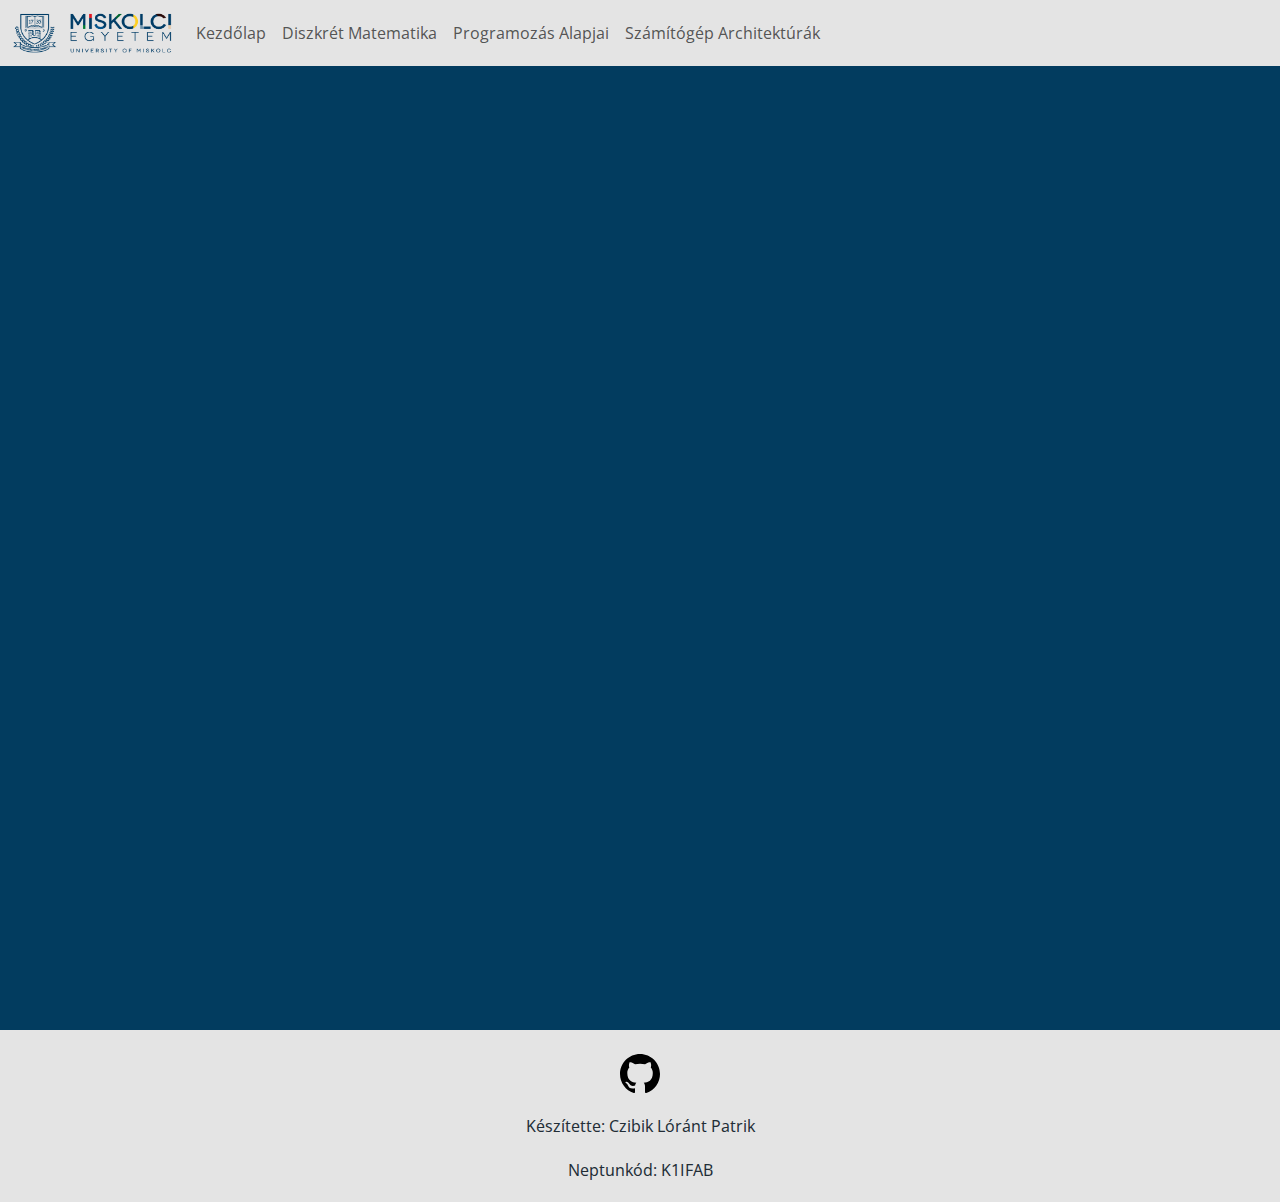
==== SemTaskK1IFAB/diszkret-matematika.html @ 32ccb7da "SemTask kezdőlap, média, css és js feltöltve" ====
<!DOCTYPE html>
<html lang="hu">

<head>
    <meta charset="UTF-8">
    <meta name="viewport" content="width=device-width, initial-scale=1.0">
    <meta name="theme-color" content="#023C5F">
    <meta name="description" content="Czibik Lóránt Patrik weboldala - Diszkrét Matematika">

    <link rel="icon" href="./media/favicon.ico">
    <link rel="stylesheet" href="./styles/bootstrap.min.css" decoding="async">
    <link rel="stylesheet" href="./styles/index.css">

    <title>Diszkrét Matematika</title>
</head>

<body>
    <header>
        <nav class="navbar navbar-expand-lg fixed-top">
            <div class="container-fluid">
                <button id="closed" class="navbar-toggler" data-bs-toggle="collapse" data-bs-target=".navbar-collapse"
                    aria-controls="navbar-collapse" aria-expanded="false" aria-label="navigacios linkek"
                    onclick="openCloseToggler()">
                    <span></span>
                    <span></span>
                    <span></span>
                    <span></span>
                </button>

                <a href="./kezdolap.html">
                    <img src="./media/logo.webp" alt="logo" decoding="async" class="navbar-brand" width="160" height="50">
                </a>

                <div class="collapse navbar-collapse">
                    <ul class="navbar-nav">
                        <li class="nav-item">
                            <a class="nav-link" href="./kezdolap.html">
                                Kezdőlap
                            </a>
                        </li>
                        <li class="nav-item">
                            <a class="nav-link" href="./diszkret-matematika.html">
                                Diszkrét Matematika
                            </a>
                        </li>
                        <li class="nav-item">
                            <a class="nav-link" href="./programozas-alapjai.html">
                                Programozás Alapjai
                            </a>
                        </li>
                        <li class="nav-item">
                            <a class="nav-link" href="./szamitogep-architekturak.html">
                                Számítógép Architektúrák
                            </a>
                        </li>
                    </ul>
                </div>
            </div>
        </nav>
    </header>

    <main>

    </main>

    <footer class="pt-4">
        <div class="col-sm-12 text-center">
            <a href="https://github.com/CLorant/SemTaskK1IFAB" target="_blank" rel="noreferrer">
                <img src="./media/github.svg" alt="github" title="github">
            </a>
            <p>Készítette: Czibik Lóránt Patrik</p>
            <p>Neptunkód: K1IFAB</p>
        </div>
    </footer>

    <script src="./scripts/index.js"></script>
    <script src="./scripts/bootstrap.bundle.min.js"></script>
</body>

</html>
---- SemTaskK1IFAB/styles/index.css ----
:root {
    --primary-background-color: #023C5F;
    --secondary-background-color: #D8DEEC;
    --navbar-footer-background-color: #e4e4e4;
    --primary-text-color: #222D36;
    --secondary-text-color: #36454F;
    --light-text-color: #dcdcdc;
    --strong-shadow-color: rgba(0, 0, 25, 0.3);
    --light-shadow-color: rgba(0, 0, 25, 0.1);
}

/* Navbar */

.navbar,
footer {
    background-color: var(--navbar-footer-background-color);
}

.navbar-toggler {
    border: none;
    height: 26px;
    width: 40px;
    position: relative;
    -webkit-transform: rotate(0deg);
    -moz-transform: rotate(0deg);
    -o-transform: rotate(0deg);
    transform: rotate(0deg);
    -webkit-transition: .5s ease-in-out;
    -moz-transition: .5s ease-in-out;
    -o-transition: .5s ease-in-out;
    transition: .5s ease-in-out;
}

.navbar-toggler span {
    display: block;
    position: absolute;
    height: 3px;
    width: 100%;
    background: var(--primary-text-color);
    left: 0;
    -webkit-transform: rotate(0deg);
    -moz-transform: rotate(0deg);
    -o-transform: rotate(0deg);
    transform: rotate(0deg);
    -webkit-transition: .25s ease-in-out;
    -moz-transition: .25s ease-in-out;
    -o-transition: .25s ease-in-out;
    transition: .25s ease-in-out;
}

#closed span:nth-child(1) {
    top: 0px;
}

#closed span:nth-child(2),
#navbar-toggler span:nth-child(3) {
    top: 13px;
}

#closed span:nth-child(4) {
    top: 26px;
}

#open span:nth-child(1) {
    top: 15px;
    width: 0%;
    left: 50%;
}

#open span:nth-child(2) {
    -webkit-transform: rotate(45deg);
    -moz-transform: rotate(45deg);
    -o-transform: rotate(45deg);
    transform: rotate(45deg);
}

#open span:nth-child(3) {
    -webkit-transform: rotate(-45deg);
    -moz-transform: rotate(-45deg);
    -o-transform: rotate(-45deg);
    transform: rotate(-45deg);
}

#open span:nth-child(4) {
    top: 18px;
    width: 0%;
    left: 50%;
}

.navbar-toggler:focus,
.navbar-toggler:active,
.navbar-toggler-icon:focus {
    outline: none;
    box-shadow: none;
}

/* Main */

body {
    color: var(--primary-text-color);
    background-color: var(--primary-background-color);
}

main {
    min-height: 100dvh;
    margin: 100px 10% 30px 10%;
}

section {
    background-color: var(--secondary-background-color);
    padding: 20px;
    border-radius: 8px;
    margin-bottom: 20px;
}

section a {
    width: 50%;
    height: 100%;
}

footer p, footer img {
    margin-bottom: 0;
    padding-bottom: 20px;
    color: var(--primary-text-color);
}

/* Font */

@font-face {
    font-family: 'Montserrat';
    font-weight: 400 700;
    font-style: normal;
    font-display: swap;
    src: url("../fonts/Montserrat-VariableFont_wght.ttf") format("truetype");
}

@font-face {
    font-family: 'Open Sans';
    font-weight: 400 750;
    font-style: normal;
    font-display: swap;
    src: url("../fonts/OpenSans-VariableFont_wdth,wght.ttf") format("truetype");
}

h2,
h3,
h4,
h5,
h6 {
    font-family: 'Montserrat', sans-serif;
    text-shadow: 1px 1px 2px var(--strong-shadow-color);
}

h1 {
    font-size: 5rem;
    font-variation-settings: "wght" 750;
}

h2 {
    margin-top: 20px;
    margin-bottom: 40px;
    margin-left: 28px;
    margin-right: 28px;
    font-size: 36px;
    font-variation-settings: "wght" 650;
}

body {
    font-family: 'Open Sans', sans-serif;
    font-variation-settings: "wght" 420;
}

/* Shadow, Hover */

section,
main img {
    box-shadow: 0 5px 5px 0 var(--light-shadow-color), 0 5px 5px 0 var(--light-shadow-color);
}

.navbar-brand:hover,
#logo:hover,
a:hover {
    cursor: pointer;
    opacity: 0.6;
}
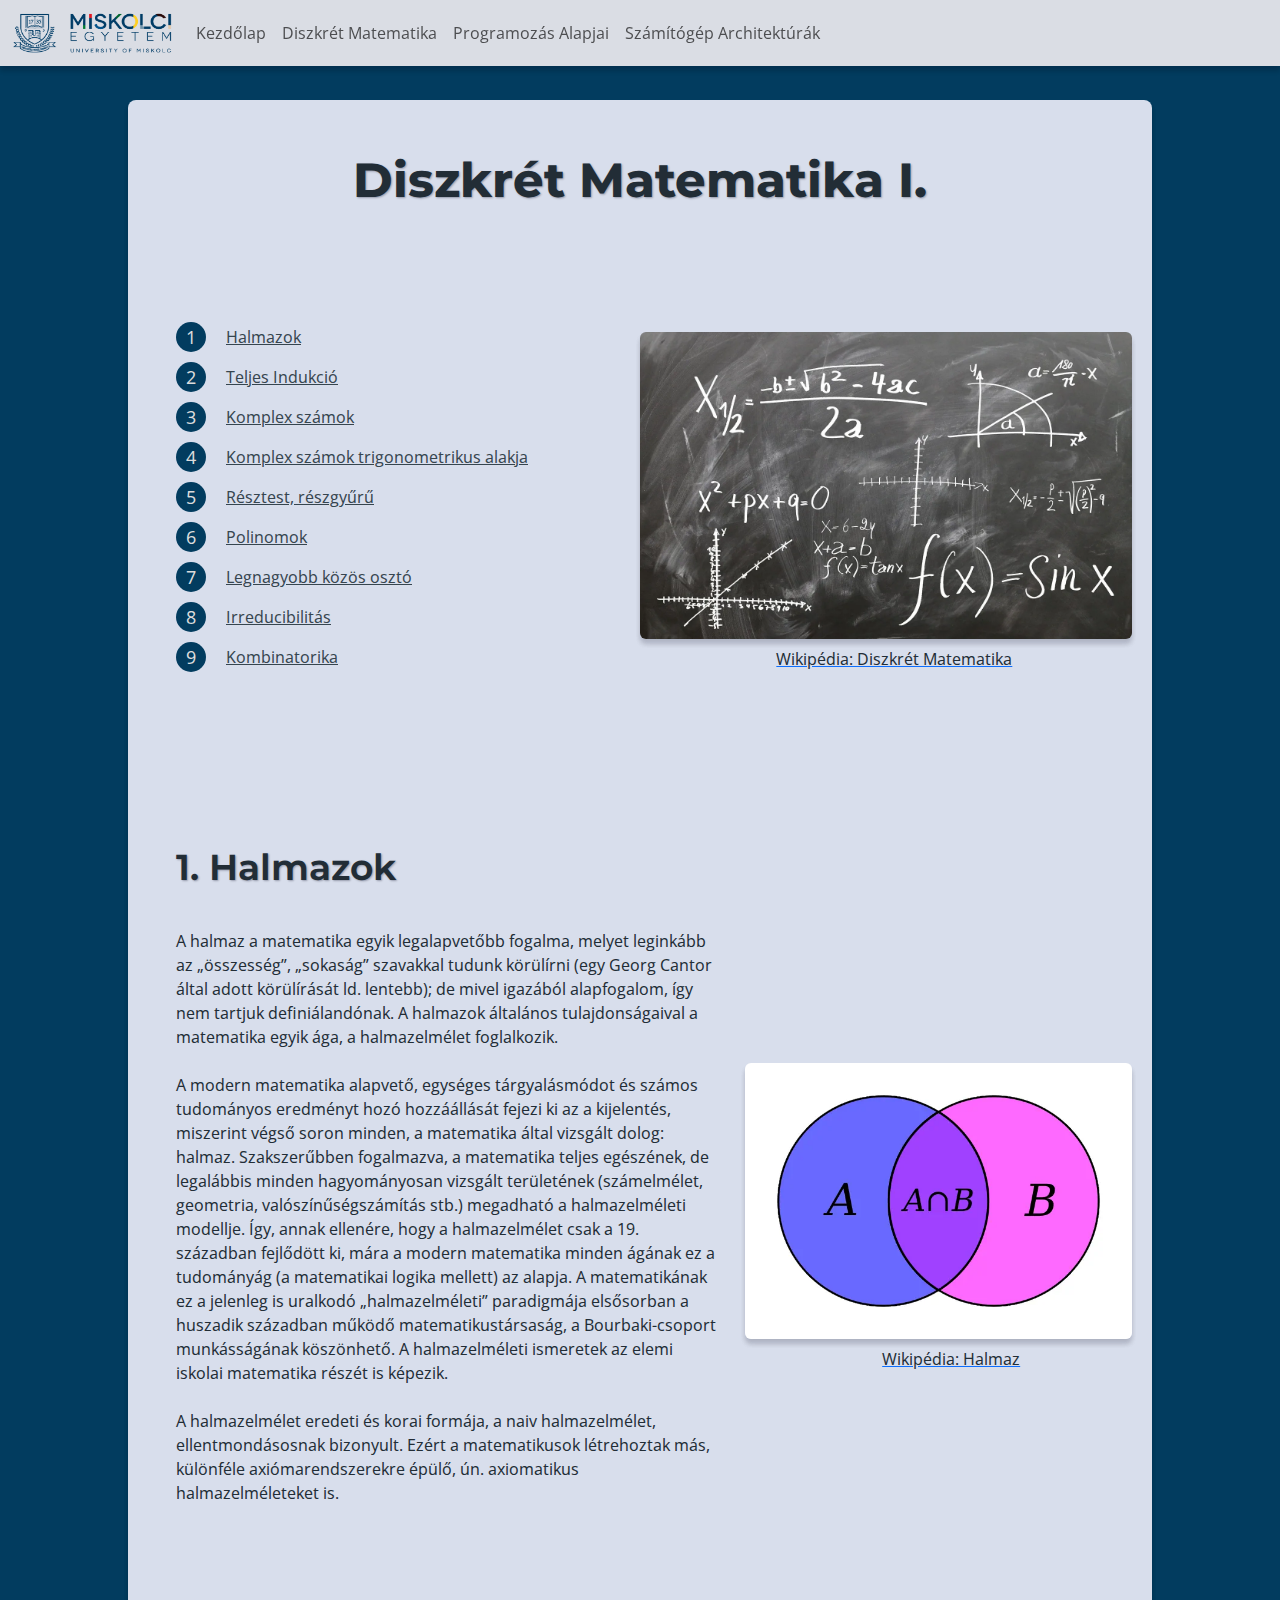
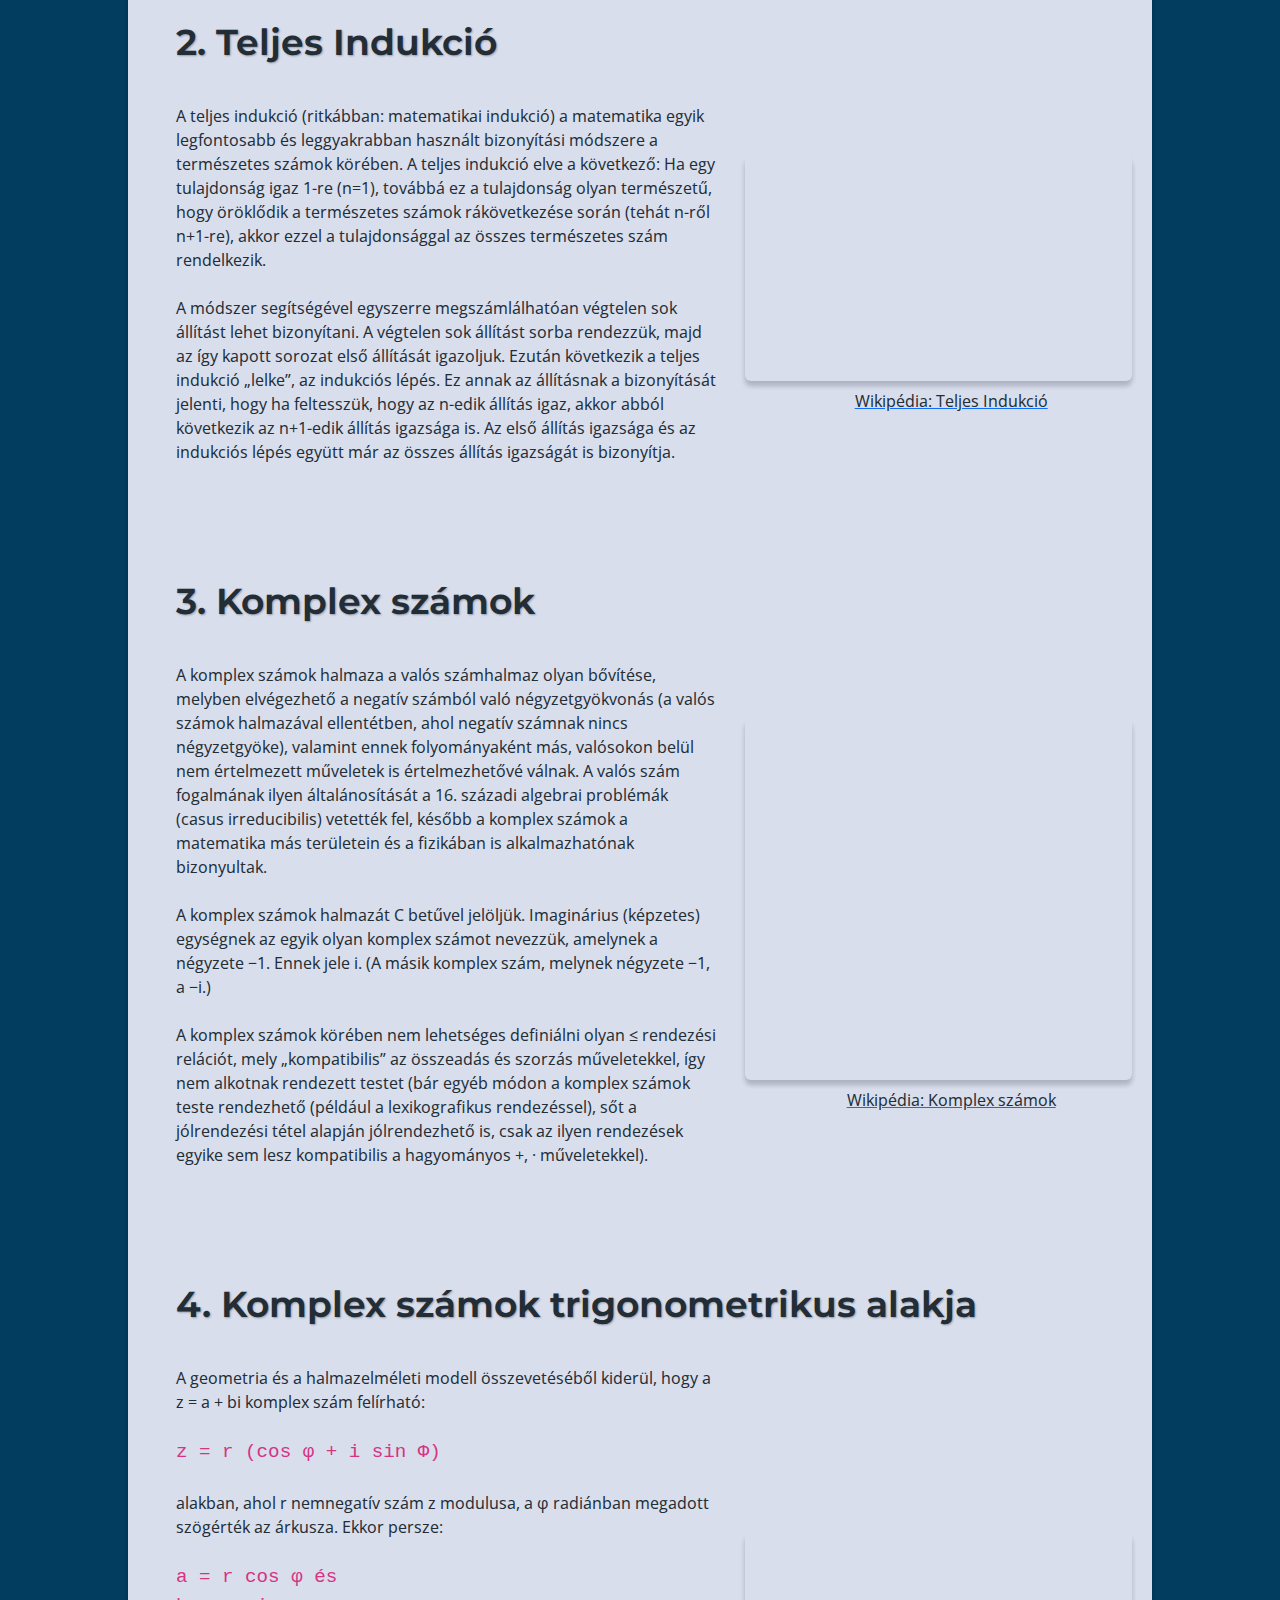
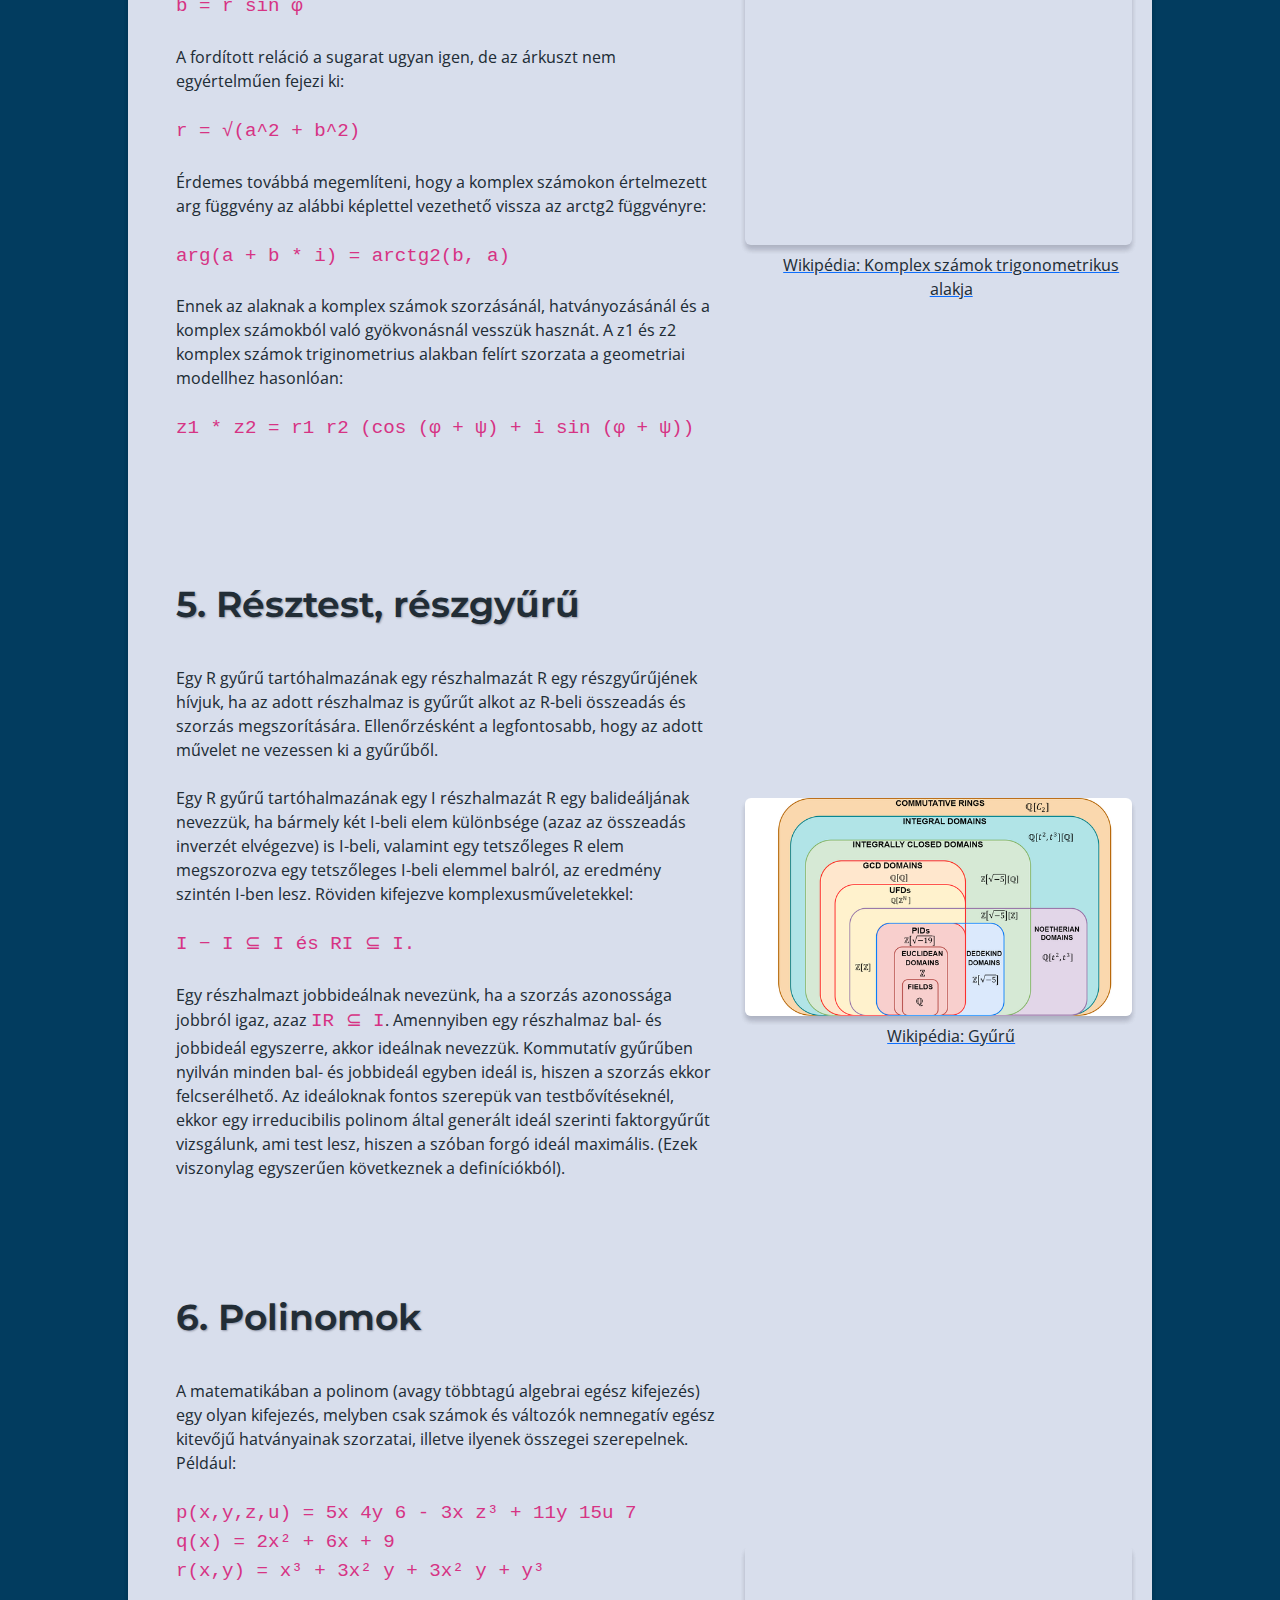
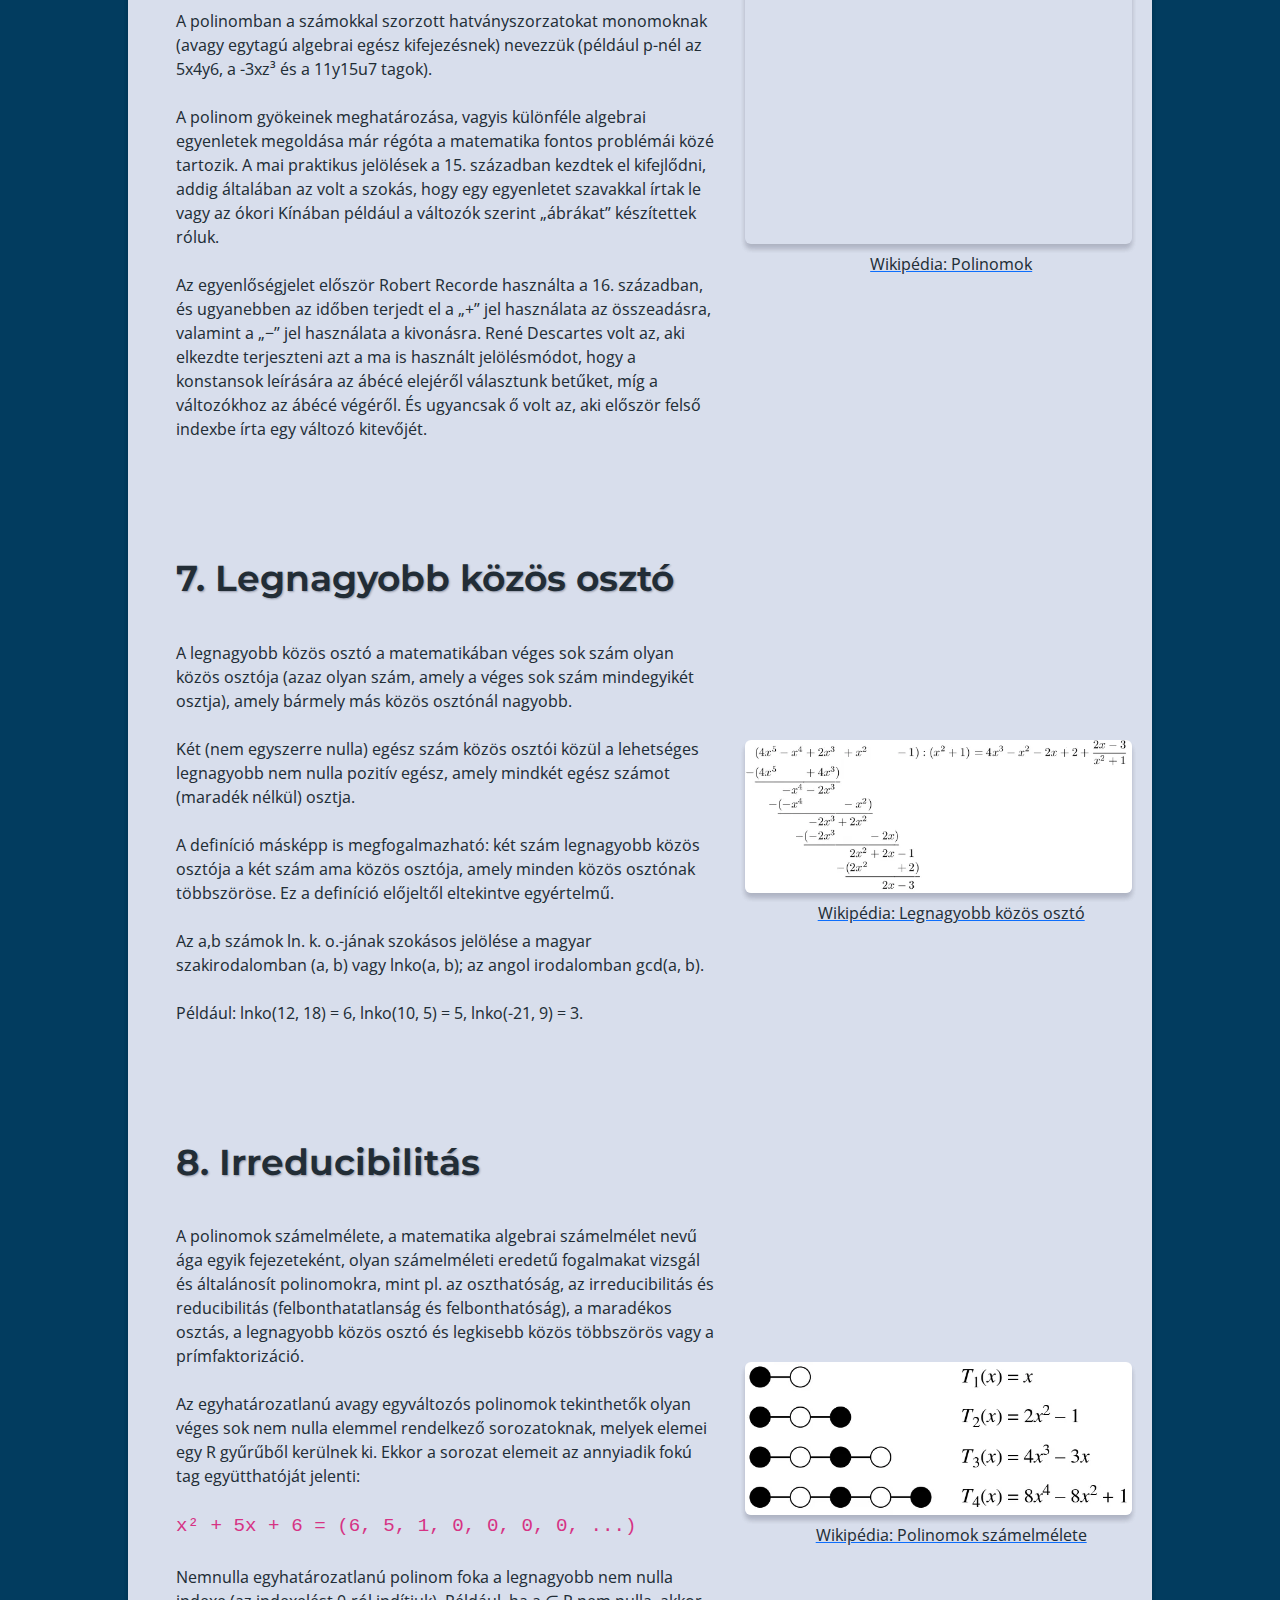
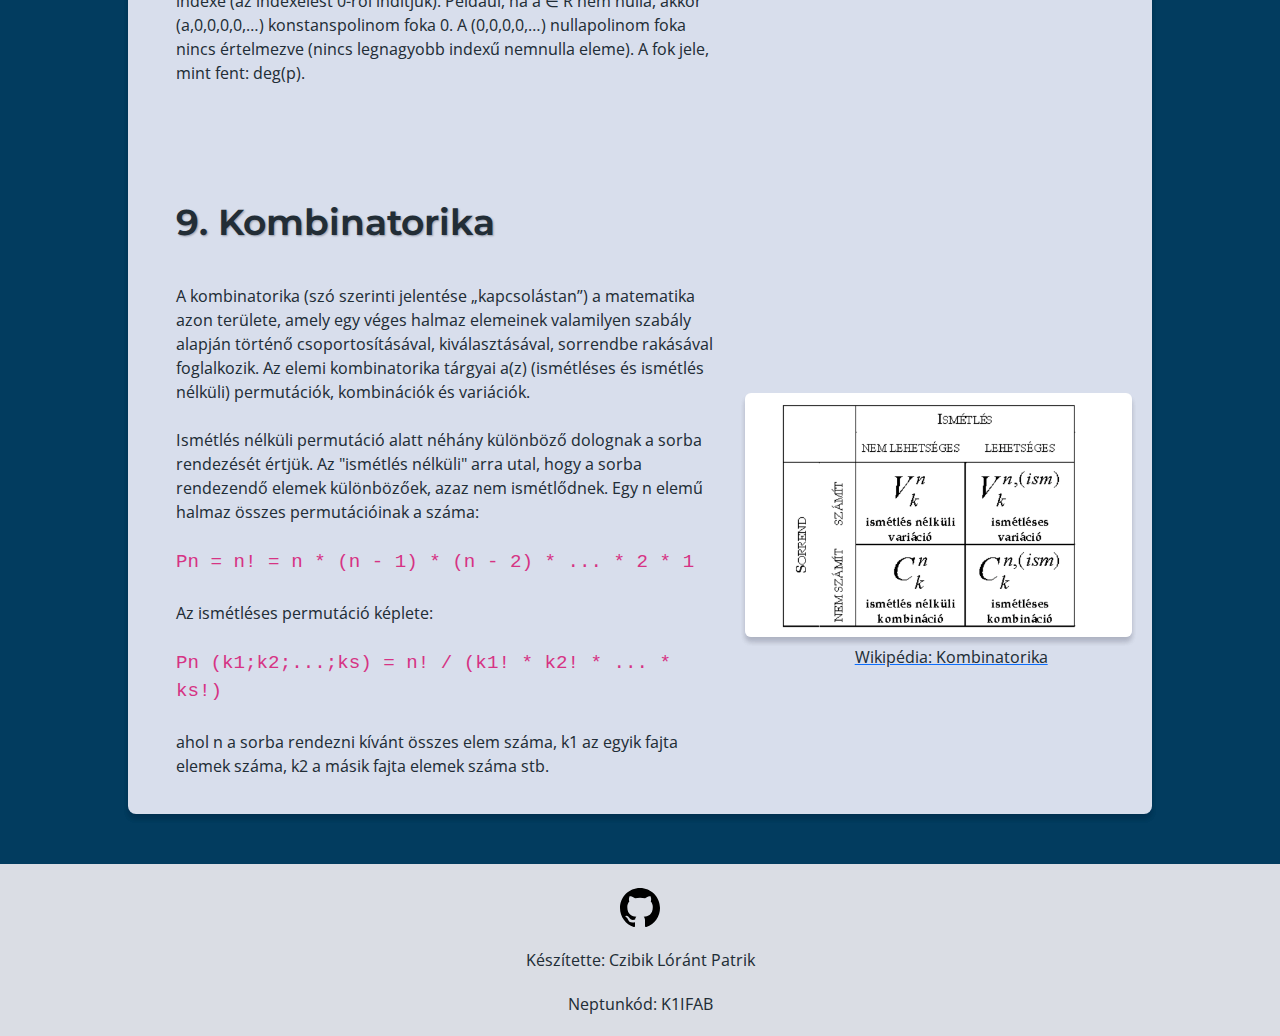
==== commit 0ca57b3f: "Diszkrét Matematika oldal elkészítve" ====
--- a/SemTaskK1IFAB/diszkret-matematika.html
+++ b/SemTaskK1IFAB/diszkret-matematika.html
@@ -28,7 +28,8 @@
                 </button>
 
                 <a href="./kezdolap.html">
-                    <img src="./media/logo.webp" alt="logo" decoding="async" class="navbar-brand" width="160" height="50">
+                    <img src="./media/logo.webp" alt="logo" decoding="async" class="navbar-brand" width="160"
+                        height="50">
                 </a>
 
                 <div class="collapse navbar-collapse">
@@ -59,13 +60,354 @@
         </nav>
     </header>
 
-    <main>
-
+    <main class="d-flex justify-content-between flex-column">
+        <section id="diszkret-matematika">
+            <h1 class="text-center">Diszkrét Matematika I.</h1>
+            <article class="d-flex flex-row justify-content-between">
+                <ol class="py-5">
+                    <li>
+                        <a href="#halmazok">Halmazok</a>
+                    </li>
+                    <li>
+                        <a href="#teljes-indukcio">Teljes Indukció</a>
+                    </li>
+                    <li>
+                        <a href="#komplex-szamok">Komplex számok</a>
+                    </li>
+                    <li>
+                        <a href="#trigonometrikus-alak">Komplex számok trigonometrikus alakja</a>
+                    </li>
+                    <li>
+                        <a href="#resztest-reszgyuru">Résztest, részgyűrű</a>
+                    </li>
+                    <li>
+                        <a href="#polinomok">Polinomok</a>
+                    </li>
+                    <li>
+                        <a href="#lnko">Legnagyobb közös osztó</a>
+                    </li>
+                    <li>
+                        <a href="#irreducibilitas">Irreducibilitás</a>
+                    </li>
+                    <li>
+                        <a href="#kombinatorika">Kombinatorika</a>
+                    </li>
+                </ol>
+                <a href="https://hu.wikipedia.org/wiki/Diszkr%C3%A9t_matematika" target="_blank" rel="noreferrer"
+                    class="d-flex justify-content-end align-self-center flex-column">
+                    <img src="./media/diszkret-matematika/0-diszkret-matematika.webp"
+                        alt="Wikipédia: Diszkrét Matematika" title="Wikipédia: Diszkrét Matematika" decoding="async"
+                        class="align-self-center rounded" width="100%" height="100%">
+                    <p>Wikipédia: Diszkrét Matematika</p>
+                </a>
+            </article>
+
+
+            <h2 id="halmazok">1. Halmazok</h2>
+            <article class="d-flex flex-row justify-content-between">
+                <p>
+                    A halmaz a matematika egyik legalapvetőbb fogalma, melyet leginkább az „összesség”,
+                    „sokaság”
+                    szavakkal tudunk körülírni (egy Georg Cantor által adott körülírását ld. lentebb); de mivel igazából
+                    alapfogalom, így nem tartjuk definiálandónak. A halmazok általános tulajdonságaival a matematika
+                    egyik ága, a halmazelmélet foglalkozik.
+                    <br><br>
+                    A modern matematika alapvető, egységes tárgyalásmódot és számos tudományos eredményt hozó
+                    hozzáállását fejezi ki az a kijelentés, miszerint végső soron minden, a matematika által vizsgált
+                    dolog: halmaz. Szakszerűbben fogalmazva, a matematika teljes egészének, de legalábbis minden
+                    hagyományosan vizsgált területének (számelmélet, geometria, valószínűségszámítás stb.) megadható a
+                    halmazelméleti modellje. Így, annak ellenére, hogy a halmazelmélet csak a 19. században
+                    fejlődött
+                    ki, mára a modern matematika minden ágának ez a tudományág (a matematikai logika mellett) az alapja.
+                    A matematikának ez a jelenleg is uralkodó „halmazelméleti” paradigmája elsősorban a huszadik
+                    században működő matematikustársaság, a Bourbaki-csoport munkásságának köszönhető. A halmazelméleti
+                    ismeretek az elemi iskolai matematika részét is képezik.
+                    <br><br>
+                    A halmazelmélet eredeti és korai formája, a naiv halmazelmélet, ellentmondásosnak bizonyult.
+                    Ezért a
+                    matematikusok létrehoztak más, különféle axiómarendszerekre épülő, ún. axiomatikus
+                    halmazelméleteket is.
+                </p>
+                <a href="https://hu.wikipedia.org/wiki/Halmaz_(matematika)" target="_blank" rel="noreferrer"
+                    class="d-flex justify-content-end align-self-center flex-column">
+                    <img src="./media/diszkret-matematika/1-halmazok.webp" alt="Wikipédia: Halmaz"
+                        title="Wikipédia: Halmaz" decoding="async" class="align-self-center rounded" width="100%"
+                        height="100%">
+                    <p>Wikipédia: Halmaz</p>
+                </a>
+            </article>
+
+            <h2 id="teljes-indukcio">2. Teljes Indukció</h2>
+            <article class="d-flex flex-row justify-content-between">
+                <p>
+                    A teljes indukció (ritkábban: matematikai indukció) a matematika egyik legfontosabb és leggyakrabban
+                    használt bizonyítási módszere a természetes számok körében. A teljes indukció elve a következő: Ha
+                    egy tulajdonság igaz 1-re (n=1), továbbá ez a tulajdonság olyan természetű, hogy öröklődik a
+                    természetes számok rákövetkezése során (tehát n-ről n+1-re), akkor ezzel a tulajdonsággal az összes
+                    természetes szám rendelkezik.
+                    <br><br>
+                    A módszer segítségével egyszerre megszámlálhatóan végtelen sok állítást lehet bizonyítani. A
+                    végtelen sok állítást sorba rendezzük, majd az így kapott sorozat első állítását igazoljuk. Ezután
+                    következik a teljes indukció „lelke”, az indukciós lépés. Ez annak az állításnak a bizonyítását
+                    jelenti, hogy ha feltesszük, hogy az n-edik állítás igaz, akkor abból következik az n+1-edik állítás
+                    igazsága is. Az első állítás igazsága és az indukciós lépés együtt már az összes állítás igazságát
+                    is bizonyítja.
+                </p>
+                <a href="https://hu.wikipedia.org/wiki/Teljes_indukci%C3%B3" target="_blank" rel="noreferrer"
+                    class="d-flex justify-content-end align-self-center flex-column">
+                    <img src="./media/diszkret-matematika/2-teljes-indukcio.webp" alt="Wikipédia: Teljes Indukció"
+                        title="Wikipédia: Teljes Indukció" decoding="async" class="align-self-center rounded"
+                        width="100%" height="100%">
+                    <p>Wikipédia: Teljes Indukció</p>
+                </a>
+            </article>
+
+            <h2 id="komplex-szamok">3. Komplex számok</h2>
+            <article class="d-flex flex-row justify-content-between">
+                <p>
+                    A komplex számok halmaza a valós számhalmaz olyan bővítése, melyben elvégezhető a negatív számból
+                    való négyzetgyökvonás (a valós számok halmazával ellentétben, ahol negatív számnak nincs
+                    négyzetgyöke), valamint ennek folyományaként más, valósokon belül nem értelmezett műveletek is
+                    értelmezhetővé válnak. A valós szám fogalmának ilyen általánosítását a 16. századi algebrai
+                    problémák (casus irreducibilis) vetették fel, később a komplex számok a matematika más területein és
+                    a fizikában is alkalmazhatónak bizonyultak.
+                    <br><br>
+                    A komplex számok halmazát C betűvel jelöljük. Imaginárius (képzetes) egységnek az egyik olyan
+                    komplex számot nevezzük, amelynek a négyzete −1. Ennek jele i. (A másik komplex szám, melynek
+                    négyzete −1, a −i.)
+                    <br><br>
+                    A komplex számok körében nem lehetséges definiálni olyan ≤ rendezési relációt, mely „kompatibilis”
+                    az összeadás és szorzás műveletekkel, így nem alkotnak rendezett testet (bár egyéb módon a komplex
+                    számok teste rendezhető (például a lexikografikus rendezéssel), sőt a jólrendezési tétel alapján
+                    jólrendezhető is, csak az ilyen rendezések egyike sem lesz kompatibilis a hagyományos +, ·
+                    műveletekkel).
+                </p>
+                <a href="https://hu.wikipedia.org/wiki/Komplex_sz%C3%A1mok" target="_blank" rel="noreferrer"
+                    class="d-flex justify-content-end align-self-center flex-column">
+                    <img src="./media/diszkret-matematika/3-komplex-szamok.webp" alt="Wikipédia: Komplex számok"
+                        title="Wikipédia: Komplex számok" decoding="async" class="align-self-center rounded"
+                        width="100%" height="100%">
+                    <p>Wikipédia: Komplex számok</p>
+                </a>
+            </article>
+
+            <h2 id="trigonometrikus-alak">4. Komplex számok trigonometrikus alakja</h2>
+            <article class="d-flex flex-row justify-content-between">
+                <p>
+                    A geometria és a halmazelméleti modell összevetéséből kiderül, hogy a z = a + bi komplex szám
+                    felírható:
+                    <br><br>
+                    <code>
+                        z = r (cos φ + i sin Φ)
+                    </code>
+                    <br><br>
+                    alakban, ahol r nemnegatív szám z modulusa, a φ radiánban megadott szögérték az árkusza. Ekkor
+                    persze:
+                    <br><br>
+                    <code>
+                        a = r cos φ és
+                        <br>
+                        b = r sin φ
+                    </code>
+                    <br><br>
+                    A fordított reláció a sugarat ugyan igen, de az árkuszt nem egyértelműen fejezi ki:
+                    <br><br>
+                    <code>
+                        r = √(a^2 + b^2)
+                    </code>
+                    <br><br>
+                    Érdemes továbbá megemlíteni, hogy a komplex számokon értelmezett arg függvény az alábbi képlettel
+                    vezethető vissza az arctg2 függvényre:
+                    <br><br>
+                    <code>
+                        arg(a + b * i) = arctg2(b, a)
+                    </code>
+                    <br><br>
+                    Ennek az alaknak a komplex számok szorzásánál, hatványozásánál és a komplex számokból való
+                    gyökvonásnál vesszük hasznát. A z1 és z2 komplex számok triginometrius alakban felírt szorzata a
+                    geometriai modellhez hasonlóan:
+                    <br><br>
+                    <code>
+                        z1 * z2 = r1 r2 (cos (φ + ψ) + i sin (φ + ψ))
+                    </code>
+                    <br><br>
+                </p>
+                <a href="https://hu.wikipedia.org/wiki/Komplex_sz%C3%A1mok#Trigonometrikus_alak" target="_blank"
+                    rel="noreferrer" class="d-flex justify-content-end align-self-center flex-column">
+                    <img src="./media/diszkret-matematika/4-trigonometrikus-alak.webp"
+                        alt="Wikipédia: Komplex számok trigonometrikus alakja"
+                        title="Wikipédia: Komplex számok trigonometrikus alakja" decoding="async"
+                        class="align-self-center rounded" width="100%" height="100%">
+                    <p>Wikipédia: Komplex számok trigonometrikus alakja</p>    
+                </a>
+            </article>
+
+            <h2 id="resztest-reszgyuru">5. Résztest, részgyűrű</h2>
+            <article class="d-flex flex-row justify-content-between">
+                <p>
+                    Egy R gyűrű tartóhalmazának egy részhalmazát R egy részgyűrűjének hívjuk, ha az adott részhalmaz is
+                    gyűrűt alkot az R-beli összeadás és szorzás megszorítására. Ellenőrzésként a legfontosabb, hogy az
+                    adott művelet ne vezessen ki a gyűrűből.
+                    <br><br>
+                    Egy R gyűrű tartóhalmazának egy I részhalmazát R egy
+                    balideáljának nevezzük, ha bármely két I-beli elem különbsége (azaz az összeadás inverzét elvégezve)
+                    is I-beli, valamint egy tetszőleges R elem megszorozva egy tetszőleges I-beli elemmel balról, az
+                    eredmény szintén I-ben lesz. Röviden kifejezve komplexusműveletekkel:
+                    <br><br>
+                    <code>
+                        I − I ⊆ I és RI ⊆ I.
+                    </code>
+                    <br><br>
+                    Egy részhalmazt jobbideálnak nevezünk, ha a
+                    szorzás azonossága jobbról igaz, azaz <code>IR ⊆ I</code>. Amennyiben egy részhalmaz
+                    bal- és jobbideál egyszerre, akkor ideálnak nevezzük. Kommutatív gyűrűben nyilván minden bal- és
+                    jobbideál egyben ideál is, hiszen a szorzás ekkor felcserélhető. Az ideáloknak fontos szerepük van
+                    testbővítéseknél, ekkor egy irreducibilis polinom által generált ideál szerinti faktorgyűrűt
+                    vizsgálunk, ami test lesz, hiszen a szóban forgó ideál maximális. (Ezek viszonylag egyszerűen
+                    következnek a definíciókból).
+                </p>
+                <a href="https://hu.wikipedia.org/wiki/Gy%C5%B1r%C5%B1_(matematika)" target="_blank" rel="noreferrer"
+                    class="d-flex justify-content-end align-self-center flex-column">
+                    <img src="./media/diszkret-matematika/5-resztest-reszgyuru.webp" alt="Wikipédia: Gyűrű"
+                        title="Wikipédia: Gyűrű" decoding="async" class="align-self-center rounded" width="100%"
+                        height="100%">
+                    <p>Wikipédia: Gyűrű</p>
+                </a>
+            </article>
+
+            <h2 id="polinomok">6. Polinomok</h2>
+            <article class="d-flex flex-row justify-content-between">
+                <p>
+                    A matematikában a polinom (avagy többtagú algebrai egész kifejezés) egy olyan kifejezés, melyben
+                    csak számok és változók nemnegatív egész kitevőjű hatványainak szorzatai, illetve ilyenek összegei
+                    szerepelnek. Például:
+                    <br><br>
+                    <code>
+                        p(x,y,z,u) = 5x 4y 6 - 3x z³ + 11y 15u 7
+                        <br>
+                        q(x) = 2x² + 6x + 9
+                        <br>
+                        r(x,y) = x³ + 3x² y + 3x² y + y³
+                    </code>
+                    <br><br>
+                    A polinomban a számokkal szorzott hatványszorzatokat monomoknak (avagy egytagú algebrai egész
+                    kifejezésnek) nevezzük (például p-nél az 5x4y6, a -3xz³ és a 11y15u7 tagok).
+                    <br><br>
+                    A polinom gyökeinek meghatározása, vagyis különféle algebrai egyenletek megoldása már régóta a
+                    matematika fontos problémái közé tartozik. A mai praktikus jelölések a 15. században kezdtek el
+                    kifejlődni, addig általában az volt a szokás, hogy egy egyenletet szavakkal írtak le vagy az ókori
+                    Kínában például a változók szerint „ábrákat” készítettek róluk.
+                    <br><br>
+                    Az egyenlőségjelet először Robert Recorde használta a 16. században, és ugyanebben az időben terjedt
+                    el a „+” jel használata az összeadásra, valamint a „−” jel használata a kivonásra. René Descartes
+                    volt az, aki elkezdte terjeszteni azt a ma is használt jelölésmódot, hogy a konstansok leírására az
+                    ábécé elejéről választunk betűket, míg a változókhoz az ábécé végéről. És ugyancsak ő volt az, aki
+                    először felső indexbe írta egy változó kitevőjét.
+                </p>
+                <a href="https://hu.wikipedia.org/wiki/Polinom" target="_blank" rel="noreferrer"
+                    class="d-flex justify-content-end align-self-center flex-column">
+                    <img src="./media/diszkret-matematika/6-polinomok.webp" alt="Wikipédia: Polinomok"
+                        title="Wikipédia: Polinomok" decoding="async" class="align-self-center rounded" width="100%"
+                        height="100%">
+                    <p>Wikipédia: Polinomok</p>
+                </a>
+            </article>
+
+            <h2 id="lnko">7. Legnagyobb közös osztó</h2>
+            <article class="d-flex flex-row justify-content-between">
+                <p>
+                    A legnagyobb közös osztó a matematikában véges sok szám olyan közös osztója (azaz olyan szám, amely
+                    a véges sok szám mindegyikét osztja), amely bármely más közös osztónál nagyobb.
+                    <br><br>
+                    Két (nem egyszerre nulla) egész szám közös osztói közül a lehetséges legnagyobb nem nulla pozitív
+                    egész, amely mindkét egész számot (maradék nélkül) osztja.
+                    <br><br>
+                    A definíció másképp is megfogalmazható: két szám legnagyobb közös osztója a két szám ama közös
+                    osztója, amely minden közös osztónak többszöröse. Ez a definíció előjeltől eltekintve egyértelmű.
+                    <br><br>
+                    Az a,b számok ln. k. o.-jának szokásos jelölése a magyar szakirodalomban (a, b) vagy lnko(a, b); az
+                    angol irodalomban gcd(a, b).
+                    <br><br>
+                    Például: lnko(12, 18) = 6, lnko(10, 5) = 5, lnko(-21, 9) = 3.
+                </p>
+                <a href="https://hu.wikipedia.org/wiki/Legnagyobb_k%C3%B6z%C3%B6s_oszt%C3%B3" target="_blank"
+                    rel="noreferrer" class="d-flex justify-content-end align-self-center flex-column">
+                    <img src="./media/diszkret-matematika/7-lnko.webp" alt="Wikipédia: Legnagyobb közös osztó"
+                        title="Wikipédia: Legnagyobb közös osztó" decoding="async" class="align-self-center rounded"
+                        width="100%" height="100%">
+                    <p>Wikipédia: Legnagyobb közös osztó</p>                
+                </a>
+            </article>
+
+            <h2 id="irreducibilitas">8. Irreducibilitás</h2>
+            <article class="d-flex flex-row justify-content-between">
+                <p>
+                    A polinomok számelmélete, a matematika algebrai számelmélet nevű ága egyik fejezeteként, olyan
+                    számelméleti eredetű fogalmakat vizsgál és általánosít polinomokra, mint pl. az oszthatóság, az
+                    irreducibilitás és reducibilitás (felbonthatatlanság és felbonthatóság), a maradékos osztás, a
+                    legnagyobb közös osztó és legkisebb közös többszörös vagy a prímfaktorizáció.
+                    <br><br>
+                    Az egyhatározatlanú avagy egyváltozós polinomok tekinthetők olyan véges sok nem nulla elemmel
+                    rendelkező sorozatoknak, melyek elemei egy R gyűrűből kerülnek ki. Ekkor a sorozat elemeit az
+                    annyiadik fokú tag együtthatóját jelenti:
+                    <br><br>
+                    <code>
+                        x² + 5x + 6 = (6, 5, 1, 0, 0, 0, 0, ...)
+                    </code>
+                    <br><br>
+                    Nemnulla egyhatározatlanú polinom foka a legnagyobb nem nulla indexe (az indexelést 0-ról indítjuk).
+                    Például, ha a ∈ R nem nulla, akkor (a,0,0,0,0,…) konstanspolinom foka 0. A (0,0,0,0,…) nullapolinom
+                    foka nincs értelmezve (nincs legnagyobb indexű nemnulla eleme). A fok jele, mint fent: deg(p).
+                </p>
+                <a href="https://hu.wikipedia.org/wiki/Polinomok_sz%C3%A1melm%C3%A9lete" target="_blank"
+                    rel="noreferrer" class="d-flex justify-content-end align-self-center flex-column">
+                    <img src="./media/diszkret-matematika/8-irreducibilitas.webp"
+                        alt="Wikipédia: Polinomok számelmélete" title="Wikipédia: Polinomok számelmélete"
+                        decoding="async" class="align-self-center rounded" width="100%" height="100%">
+                    <p>Wikipédia: Polinomok számelmélete</p>       
+                </a>
+            </article>
+
+            <h2 id="kombinatorika">9. Kombinatorika</h2>
+            <article class="d-flex flex-row justify-content-between">
+                <p>
+                    A kombinatorika (szó szerinti jelentése „kapcsolástan”) a matematika azon területe, amely egy véges
+                    halmaz elemeinek valamilyen szabály alapján történő csoportosításával, kiválasztásával, sorrendbe
+                    rakásával foglalkozik. Az elemi kombinatorika tárgyai a(z) (ismétléses és ismétlés nélküli)
+                    permutációk, kombinációk és variációk.
+                    <br><br>
+                    Ismétlés nélküli permutáció alatt néhány különböző dolognak a sorba rendezését értjük. Az "ismétlés
+                    nélküli" arra utal, hogy a sorba rendezendő elemek különbözőek, azaz nem ismétlődnek. Egy n elemű
+                    halmaz összes permutációinak a száma:
+                    <br><br>
+                    <code>
+                        Pn = n! = n * (n - 1) * (n - 2) * ... * 2 * 1
+                    </code>
+                    <br><br>
+                    Az ismétléses permutáció képlete:
+                    <br><br>
+                    <code>
+                        Pn (k1;k2;...;ks) = n! / (k1! * k2! * ... * ks!)
+                    </code>
+                    <br><br>
+                    ahol n a sorba rendezni kívánt összes elem száma, k1 az egyik fajta elemek száma, k2 a másik fajta
+                    elemek száma stb.
+                </p>
+                <a href="https://hu.wikipedia.org/wiki/Kombinatorika" target="_blank" rel="noreferrer"
+                    class="d-flex justify-content-end align-self-center flex-column">
+                    <img src="./media/diszkret-matematika//9-kombinatorika.webp" alt="Wikipédia: Kombinatorika"
+                        title="Wikipédia: Kombinatorika" decoding="async" class="align-self-center rounded" width="100%"
+                        height="100%">
+                    <p>Wikipédia: Kombinatorika</p>  
+                </a>
+            </article>
+        </section>
     </main>
 
     <footer class="pt-4">
         <div class="col-sm-12 text-center">
-            <a href="https://github.com/CLorant/SemTaskK1IFAB" target="_blank" rel="noreferrer">
+            <a href="https://github.com/CLorant/K1IFABSzgepArchGyak/tree/main/SemTaskK1IFAB" target="_blank"
+                rel="noreferrer">
                 <img src="./media/github.svg" alt="github" title="github">
             </a>
             <p>Készítette: Czibik Lóránt Patrik</p>
--- a/SemTaskK1IFAB/styles/index.css
+++ b/SemTaskK1IFAB/styles/index.css
@@ -1,15 +1,22 @@
 :root {
-    --primary-background-color: #023C5F;
-    --secondary-background-color: #D8DEEC;
-    --navbar-footer-background-color: #e4e4e4;
-    --primary-text-color: #222D36;
-    --secondary-text-color: #36454F;
+    --primary-background-color: #023c5f;
+    --secondary-background-color: #d8deec;
+    --navbar-footer-background-color: #dadde4;
+    --primary-text-color: #222d36;
+    --secondary-text-color: #36454f;
     --light-text-color: #dcdcdc;
     --strong-shadow-color: rgba(0, 0, 25, 0.3);
     --light-shadow-color: rgba(0, 0, 25, 0.1);
 }
 
-/* Navbar */
+/* Footer, Navbar */
+
+footer p,
+footer img {
+    margin-bottom: 0;
+    padding-bottom: 20px;
+    color: var(--primary-text-color);
+}
 
 .navbar,
 footer {
@@ -102,11 +109,15 @@
 }
 
 main {
+    display: flex;
+    align-items: center;
+    flex-direction: column;
     min-height: 100dvh;
     margin: 100px 10% 30px 10%;
 }
 
 section {
+    max-width: 1300px;
     background-color: var(--secondary-background-color);
     padding: 20px;
     border-radius: 8px;
@@ -118,10 +129,57 @@
     height: 100%;
 }
 
-footer p, footer img {
-    margin-bottom: 0;
-    padding-bottom: 20px;
+ol {
+    counter-reset: item;
+    list-style: none;
+    padding-left: 0;
+}
+  
+ol li {
+    position: relative;
+    margin-bottom: 10px;
+    padding-left: 30px;
+    margin-left: 3em;
+}
+
+ol li a {
+    color: var(--secondary-text-color);
+    line-height: 30px;
+}
+
+ol li:before {
+    content: counter(item);
+    counter-increment: item;
+    position: absolute;
+    left: -20px;
+    top: 0;
+    background-color: var(--primary-background-color);
+    color: var(--light-text-color);
+    font-size: 18px;
+    font-weight: bold;
+    border-radius: 50%;
+    width: 30px;
+    height: 30px;
+    line-height: 30px;
+    text-align: center;
+    margin-right: 10px;
+}
+
+section h2:not(:nth-child(1)) {
+    padding-top: 5rem;
+}
+
+article p {
+    margin-left: 28px;
+    margin-right: 28px;
+    width: 70%;
+}
+
+article a p {
+    margin-top: 0.5rem;
     color: var(--primary-text-color);
+    text-align: center;
+    width: 92%;
 }
 
 /* Font */
@@ -142,6 +200,7 @@
     src: url("../fonts/OpenSans-VariableFont_wdth,wght.ttf") format("truetype");
 }
 
+h1,
 h2,
 h3,
 h4,
@@ -152,7 +211,9 @@
 }
 
 h1 {
-    font-size: 5rem;
+    margin-top: 2rem;
+    margin-bottom: 4rem;
+    font-size: 3rem;
     font-variation-settings: "wght" 750;
 }
 
@@ -170,9 +231,19 @@
     font-variation-settings: "wght" 420;
 }
 
+b {
+    font-variation-settings: "wght" 700;
+}
+
+code {  
+    font-size: 1.2rem;
+}
+
 /* Shadow, Hover */
 
+nav,
 section,
+video,
 main img {
     box-shadow: 0 5px 5px 0 var(--light-shadow-color), 0 5px 5px 0 var(--light-shadow-color);
 }
@@ -182,4 +253,80 @@
 a:hover {
     cursor: pointer;
     opacity: 0.6;
+}
+
+/* Media queries */
+
+@media screen and (max-width: 820px) {
+    main {
+        margin-right: 10px;
+        margin-left: 10px;
+    }
+
+    video {
+        width: 100%;
+    }
+
+    section, article {
+        flex-wrap: wrap;
+    }
+
+    section div {
+        width: 100%;
+    }
+
+    section ul {
+        padding-bottom: 1rem;
+    }
+    
+    h1 {
+        font-size: 3rem;
+    }
+    
+    h2 {
+        text-align: center;
+        font-size: 2.5em;
+    }
+
+    h1,
+    h2 {
+        margin-left: auto;
+        margin-right: auto;
+    }
+
+    section a {
+        width: 100%;
+    }
+
+    main img {
+        display: flex;
+        justify-content: center;
+        margin-left: auto;
+        margin-right: auto; 
+        width: 100%;
+        height: 100%;
+        margin-bottom: 1rem;
+    }
+}
+
+@media screen and (max-width: 500px) {
+    h1 {
+        font-size: 2rem;
+    }
+
+    h2 {
+        font-size: 1.5em;
+    }
+
+    h3 {
+        font-size: 1.3em;
+    }
+
+    ul {
+        padding-left: 5%;
+    }
+
+    main ul li {
+        font-size: 16px;
+    }
 }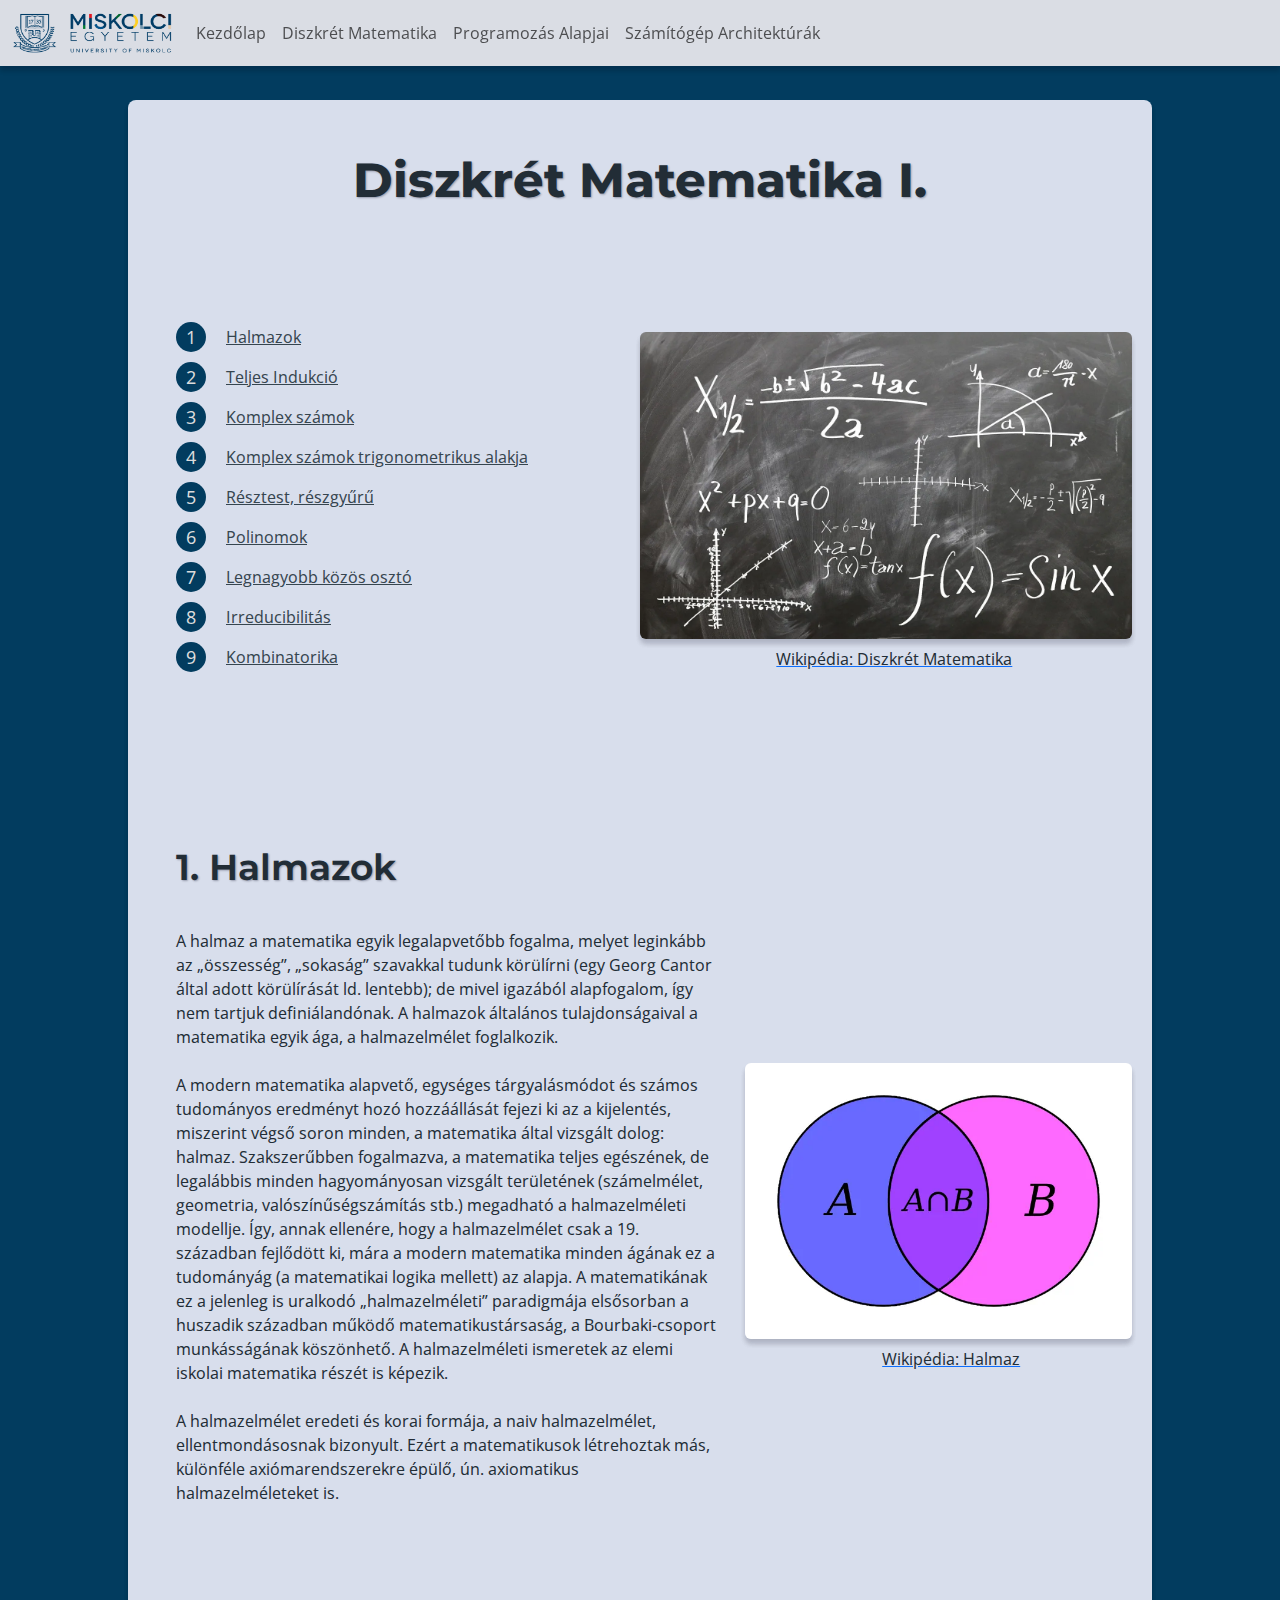
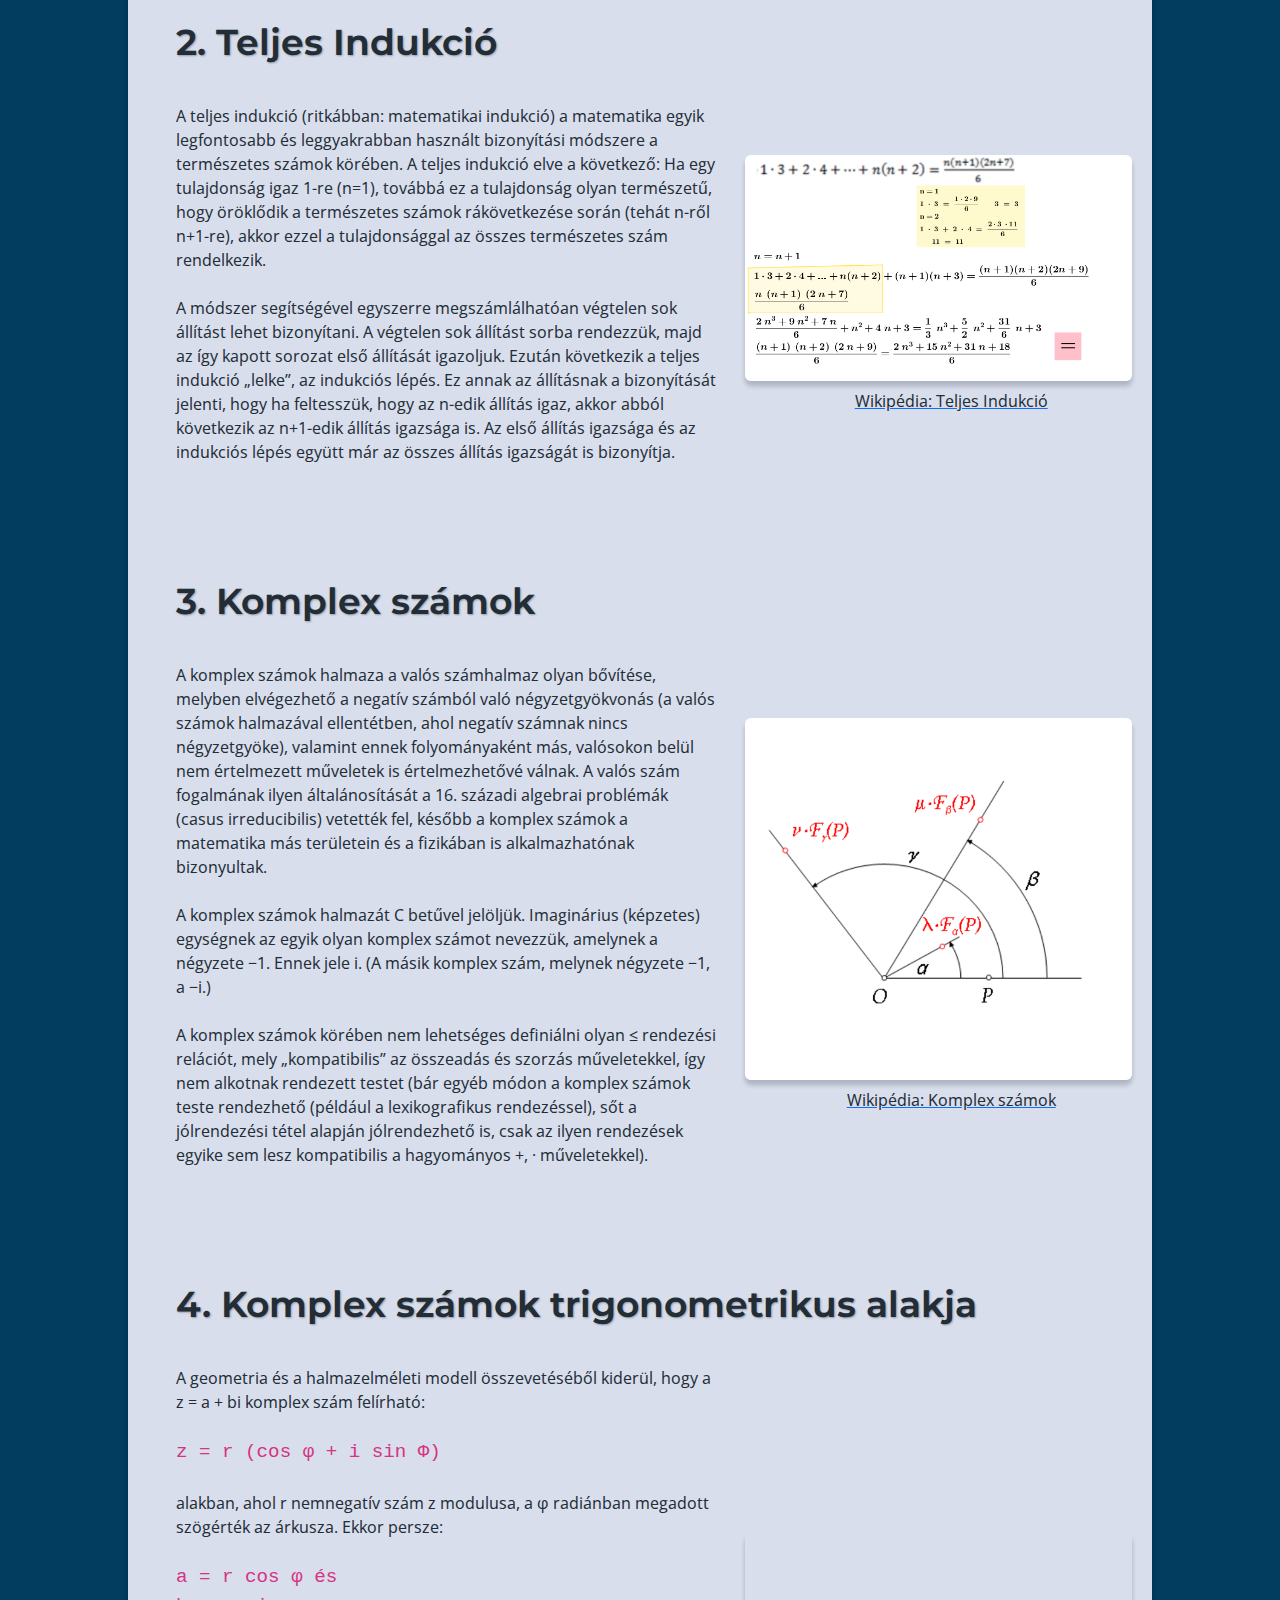
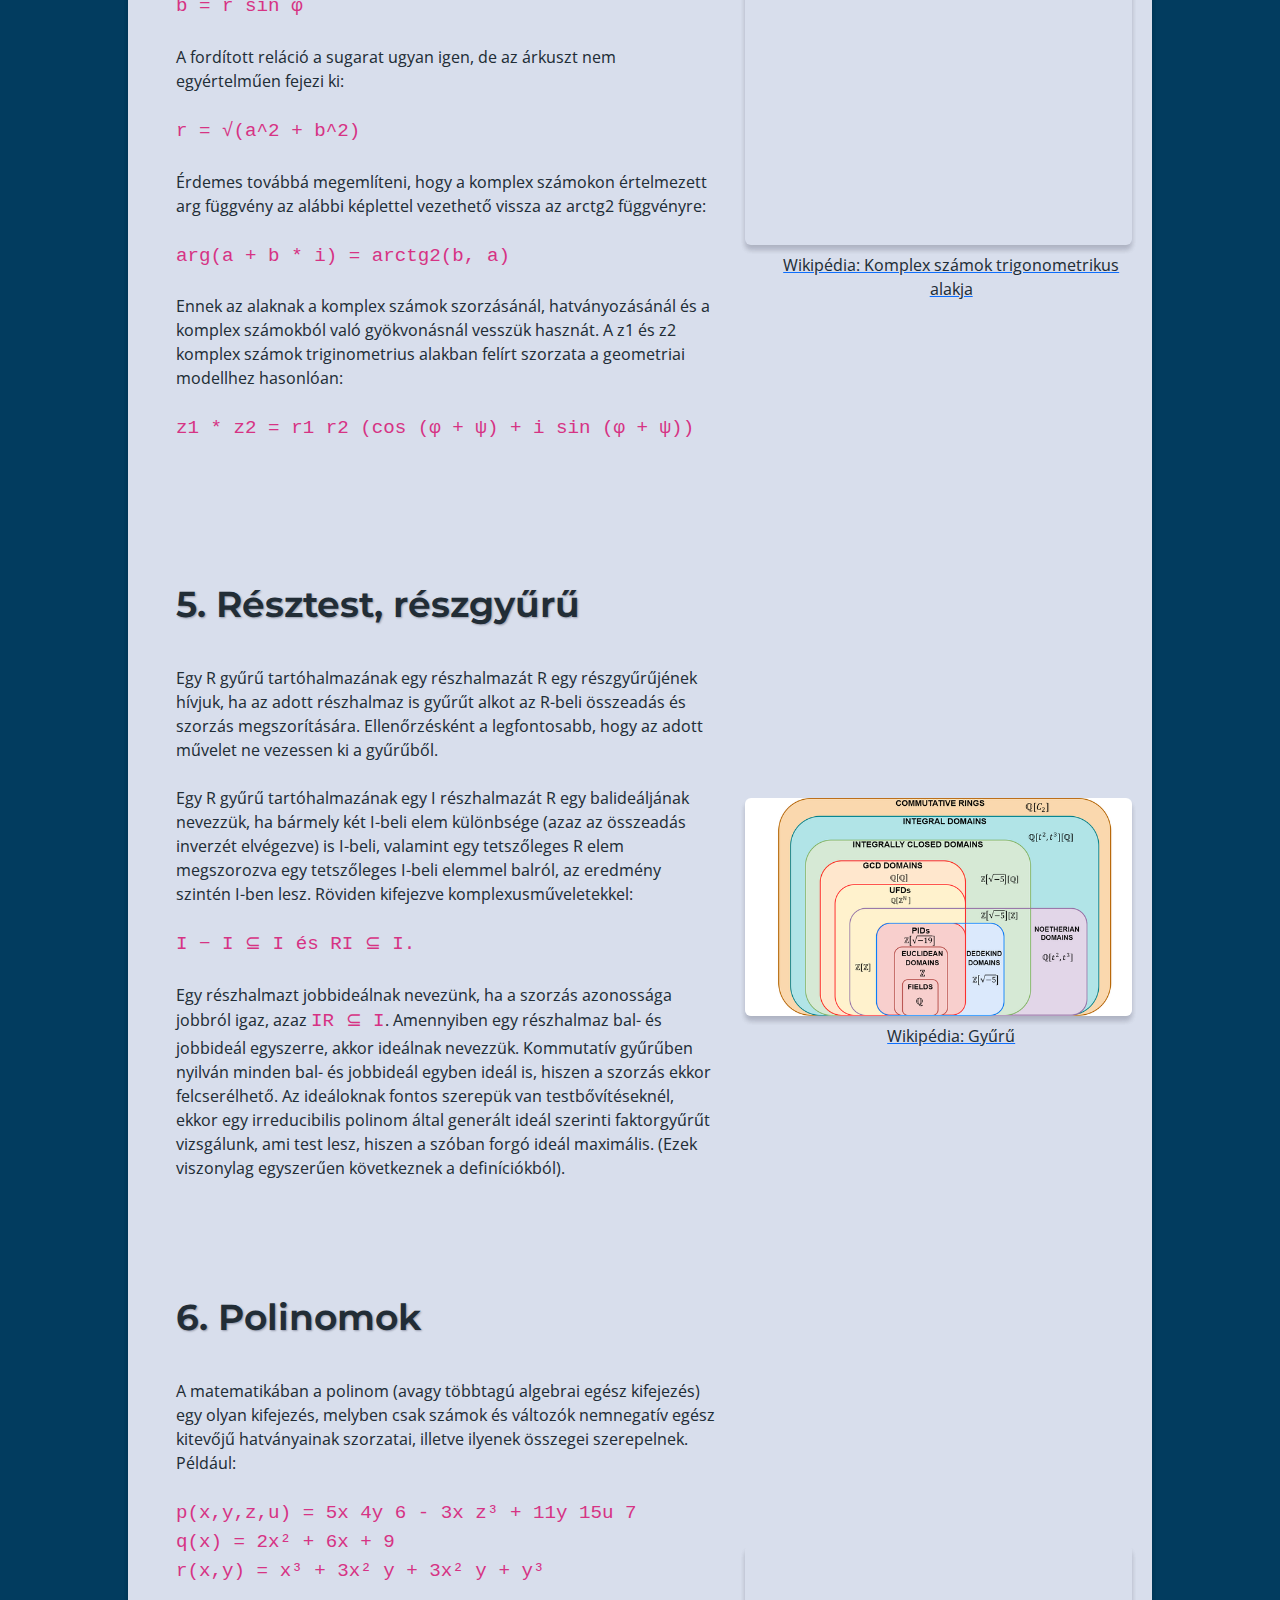
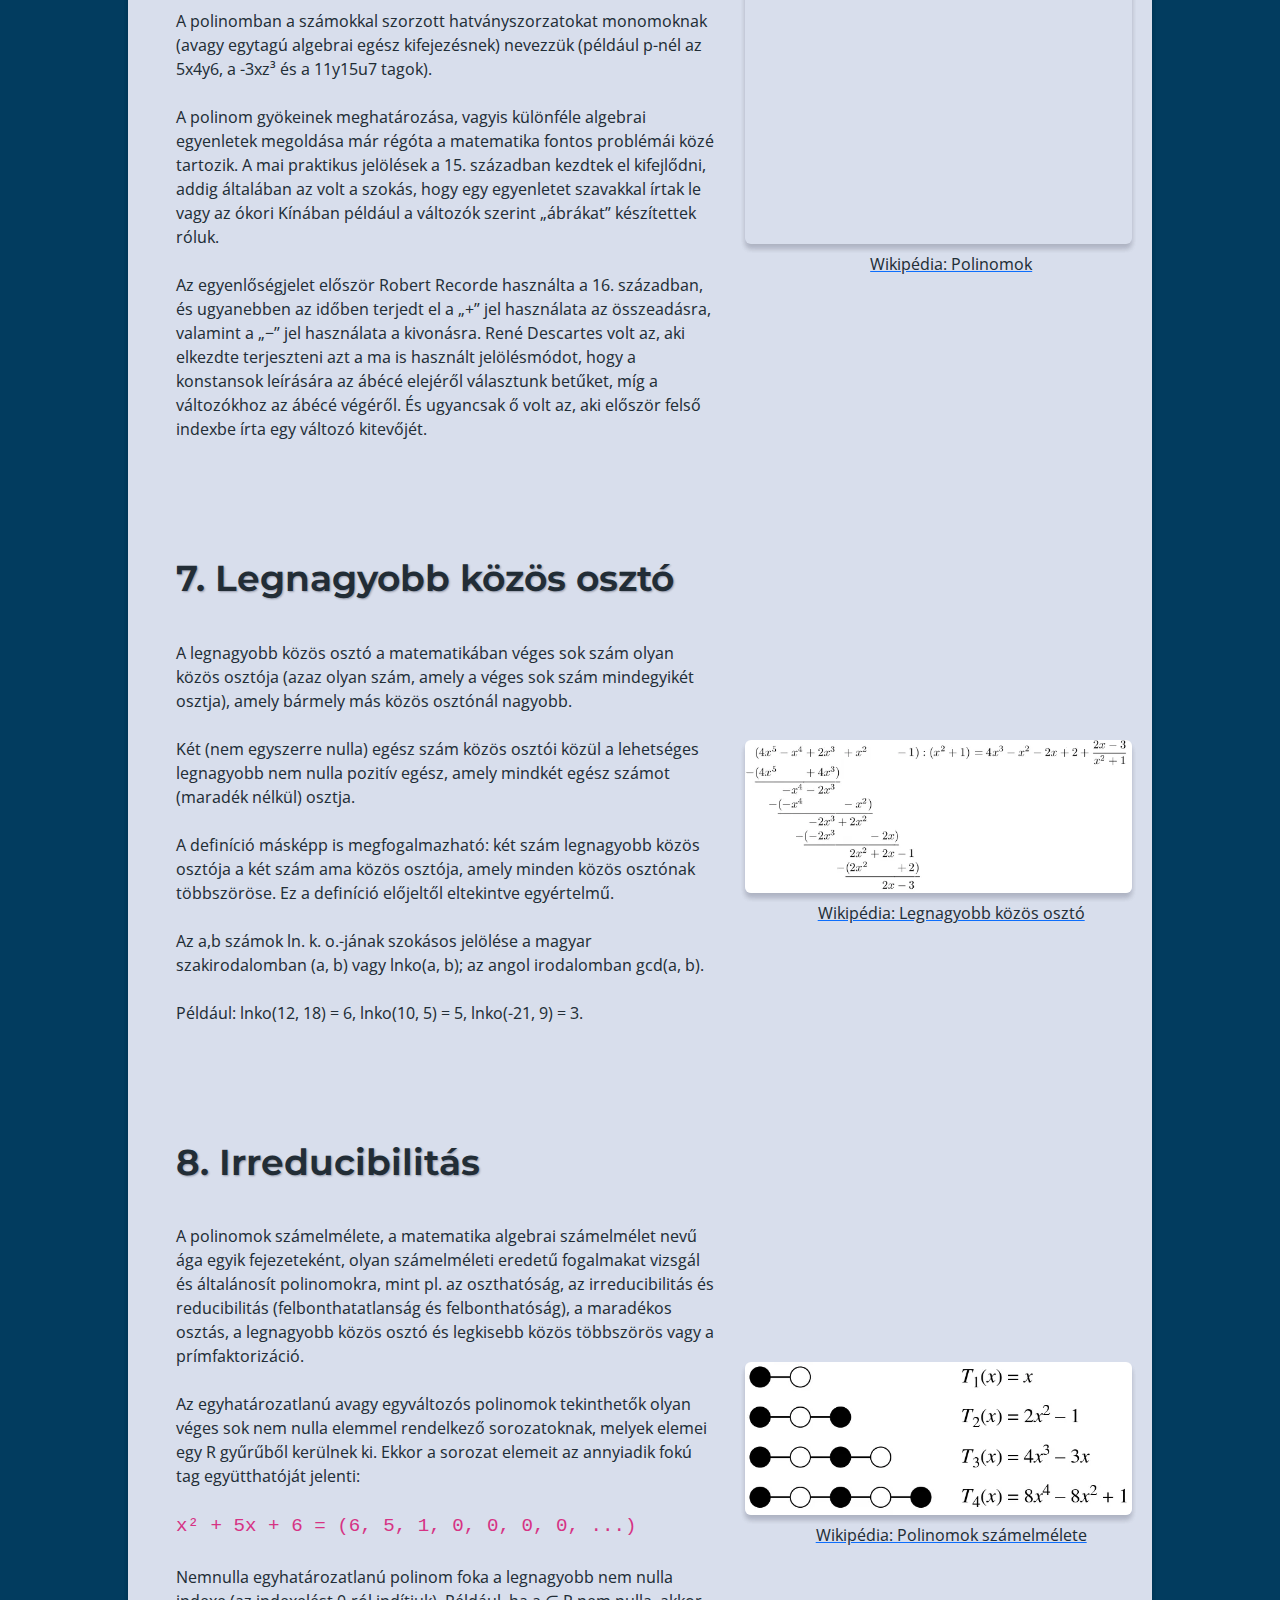
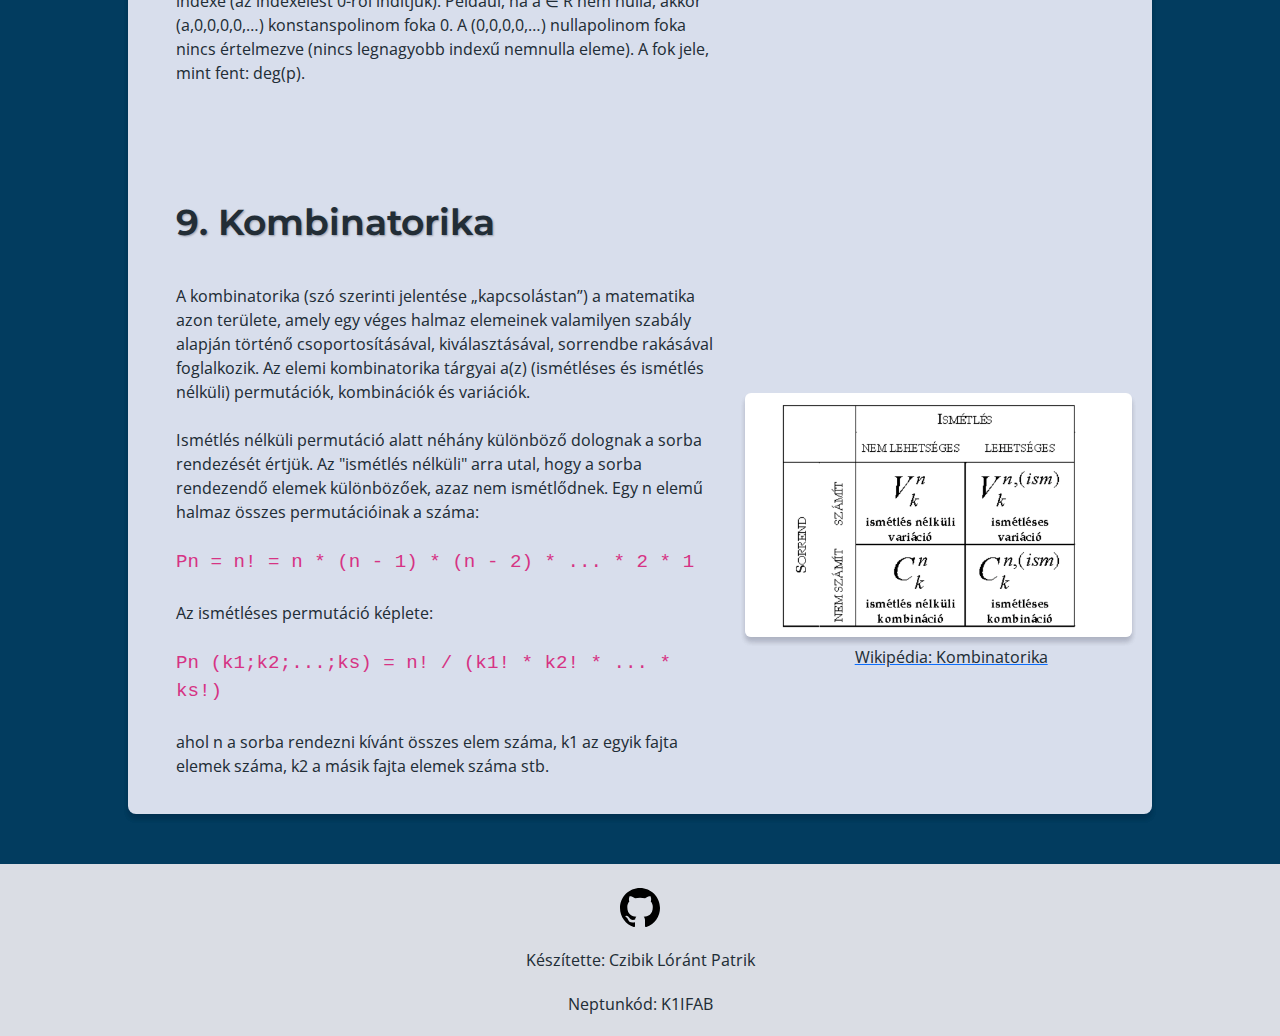
==== commit 318d5e8a: "Prog alapjai, szgep arch oldalakkal haladás" ====
--- a/SemTaskK1IFAB/diszkret-matematika.html
+++ b/SemTaskK1IFAB/diszkret-matematika.html
@@ -61,7 +61,7 @@
     </header>
 
     <main class="d-flex justify-content-between flex-column">
-        <section id="diszkret-matematika">
+        <section>
             <h1 class="text-center">Diszkrét Matematika I.</h1>
             <article class="d-flex flex-row justify-content-between">
                 <ol class="py-5">
@@ -101,7 +101,6 @@
                     <p>Wikipédia: Diszkrét Matematika</p>
                 </a>
             </article>
-
 
             <h2 id="halmazok">1. Halmazok</h2>
             <article class="d-flex flex-row justify-content-between">
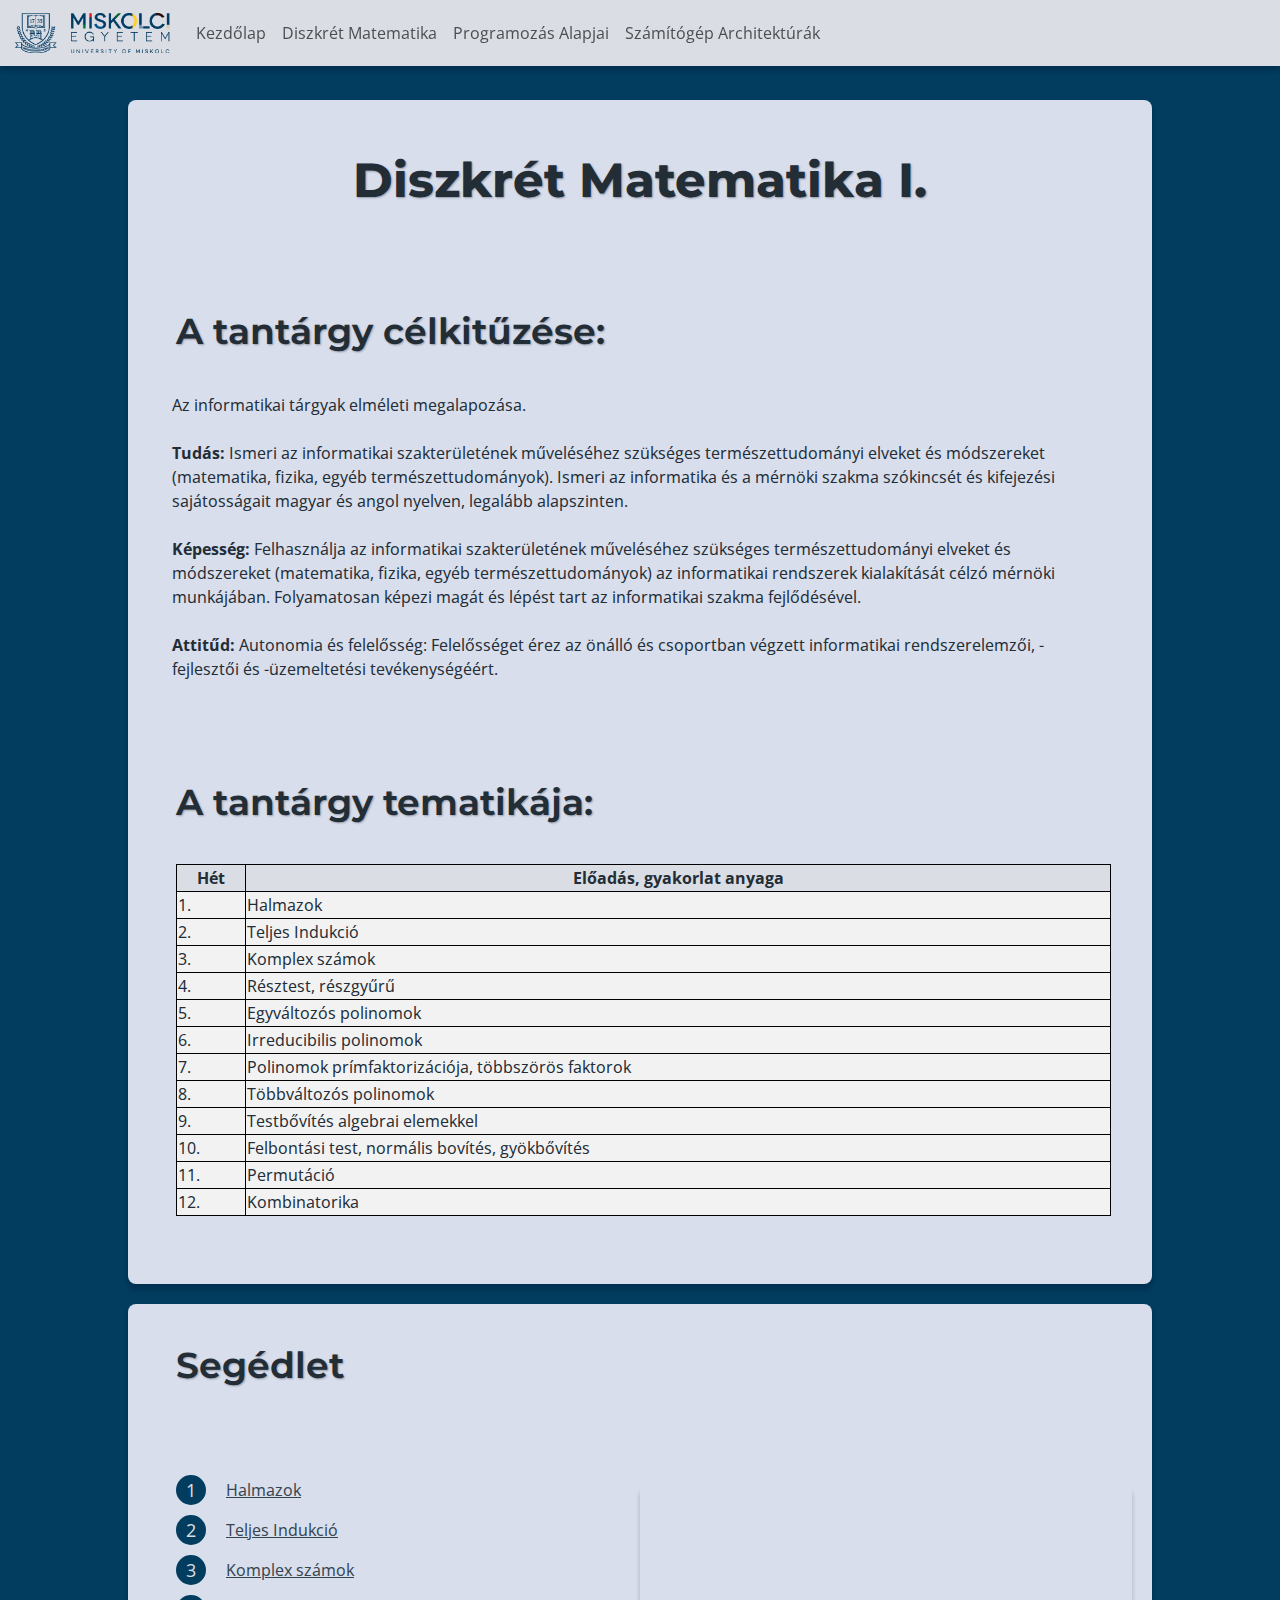
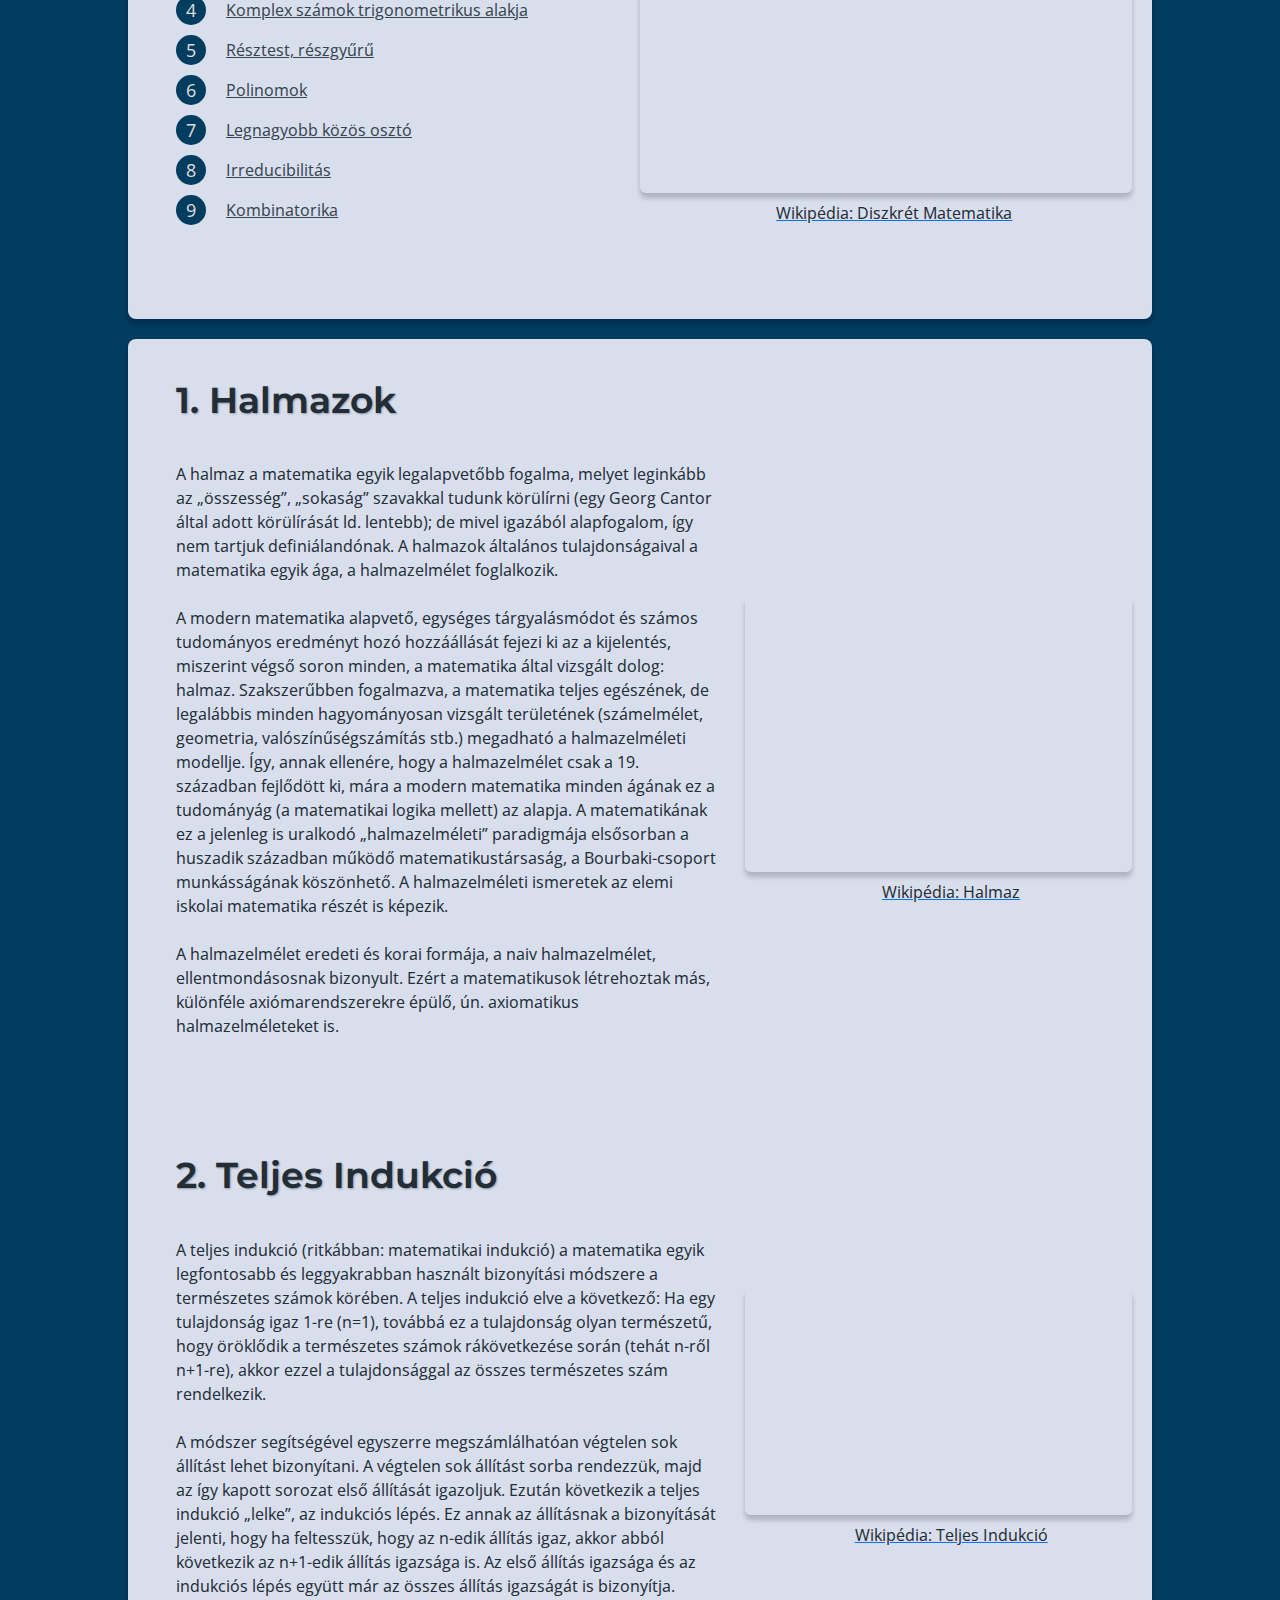
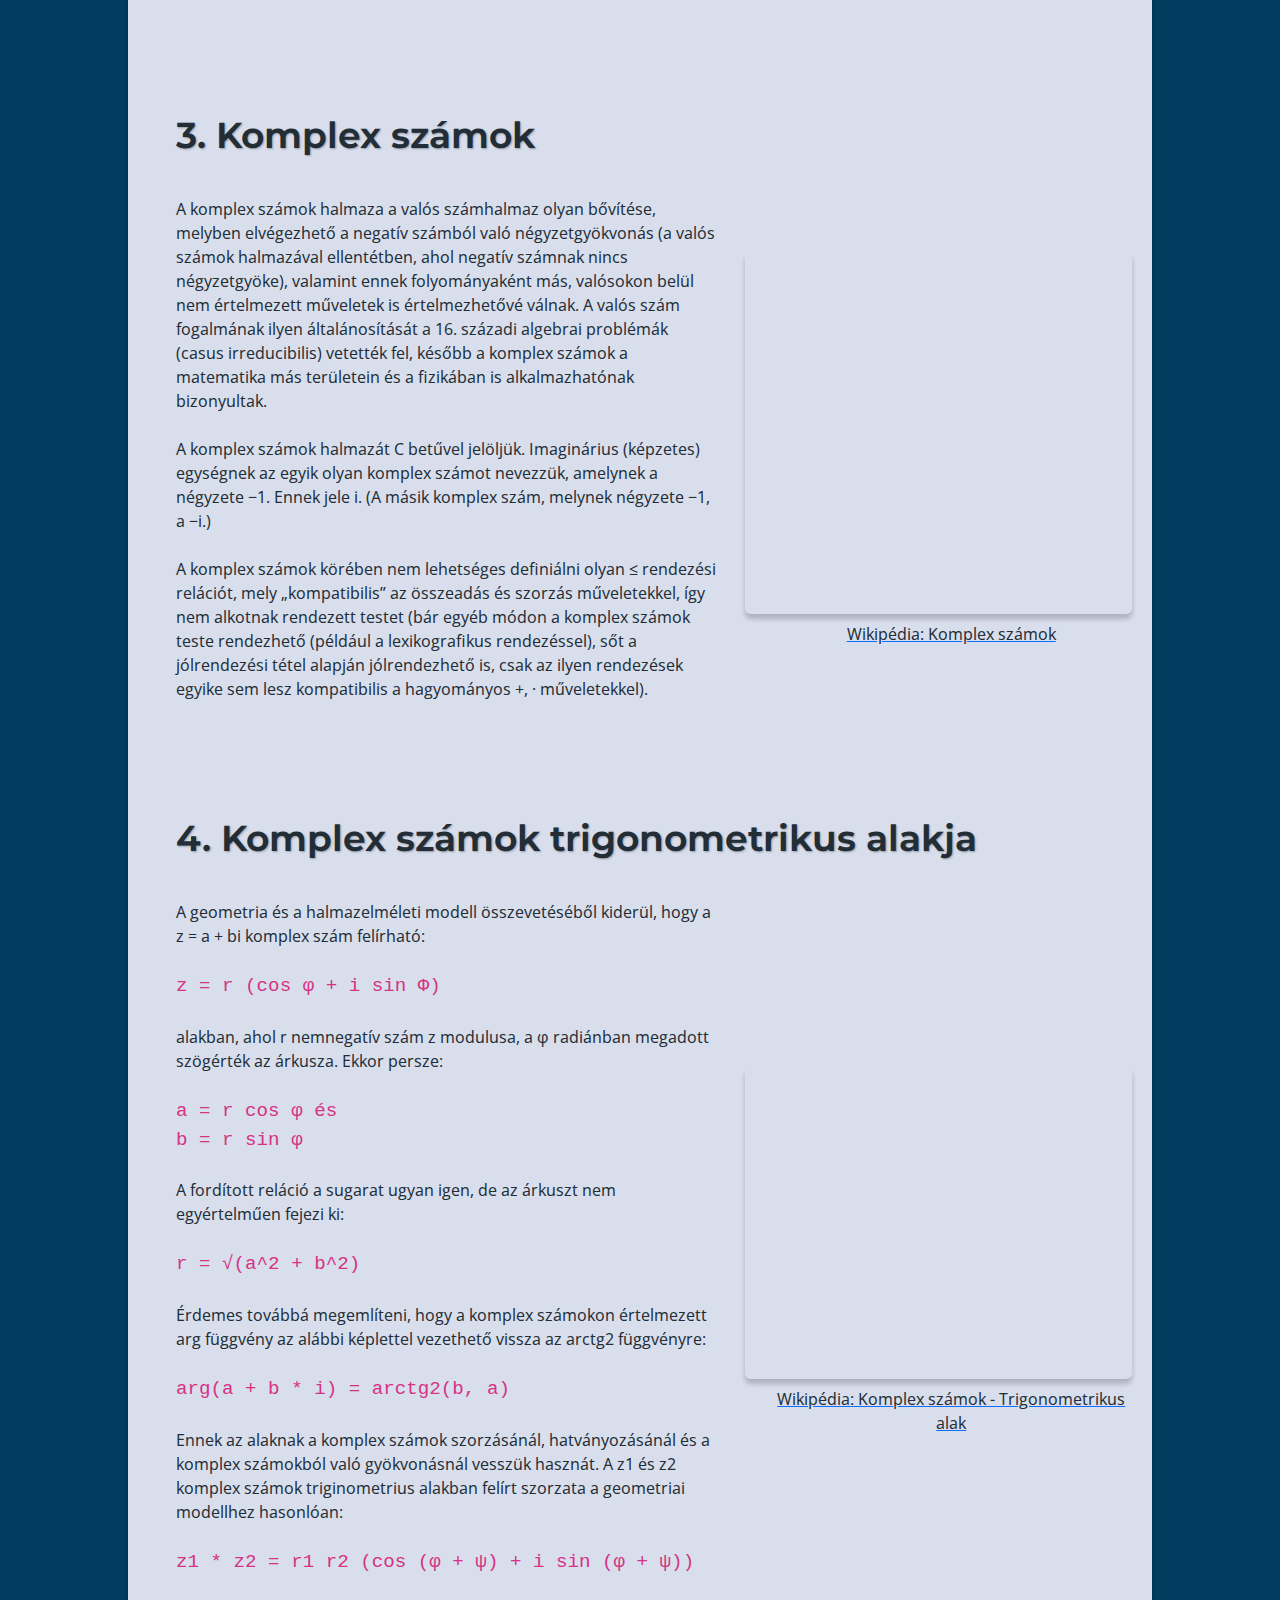
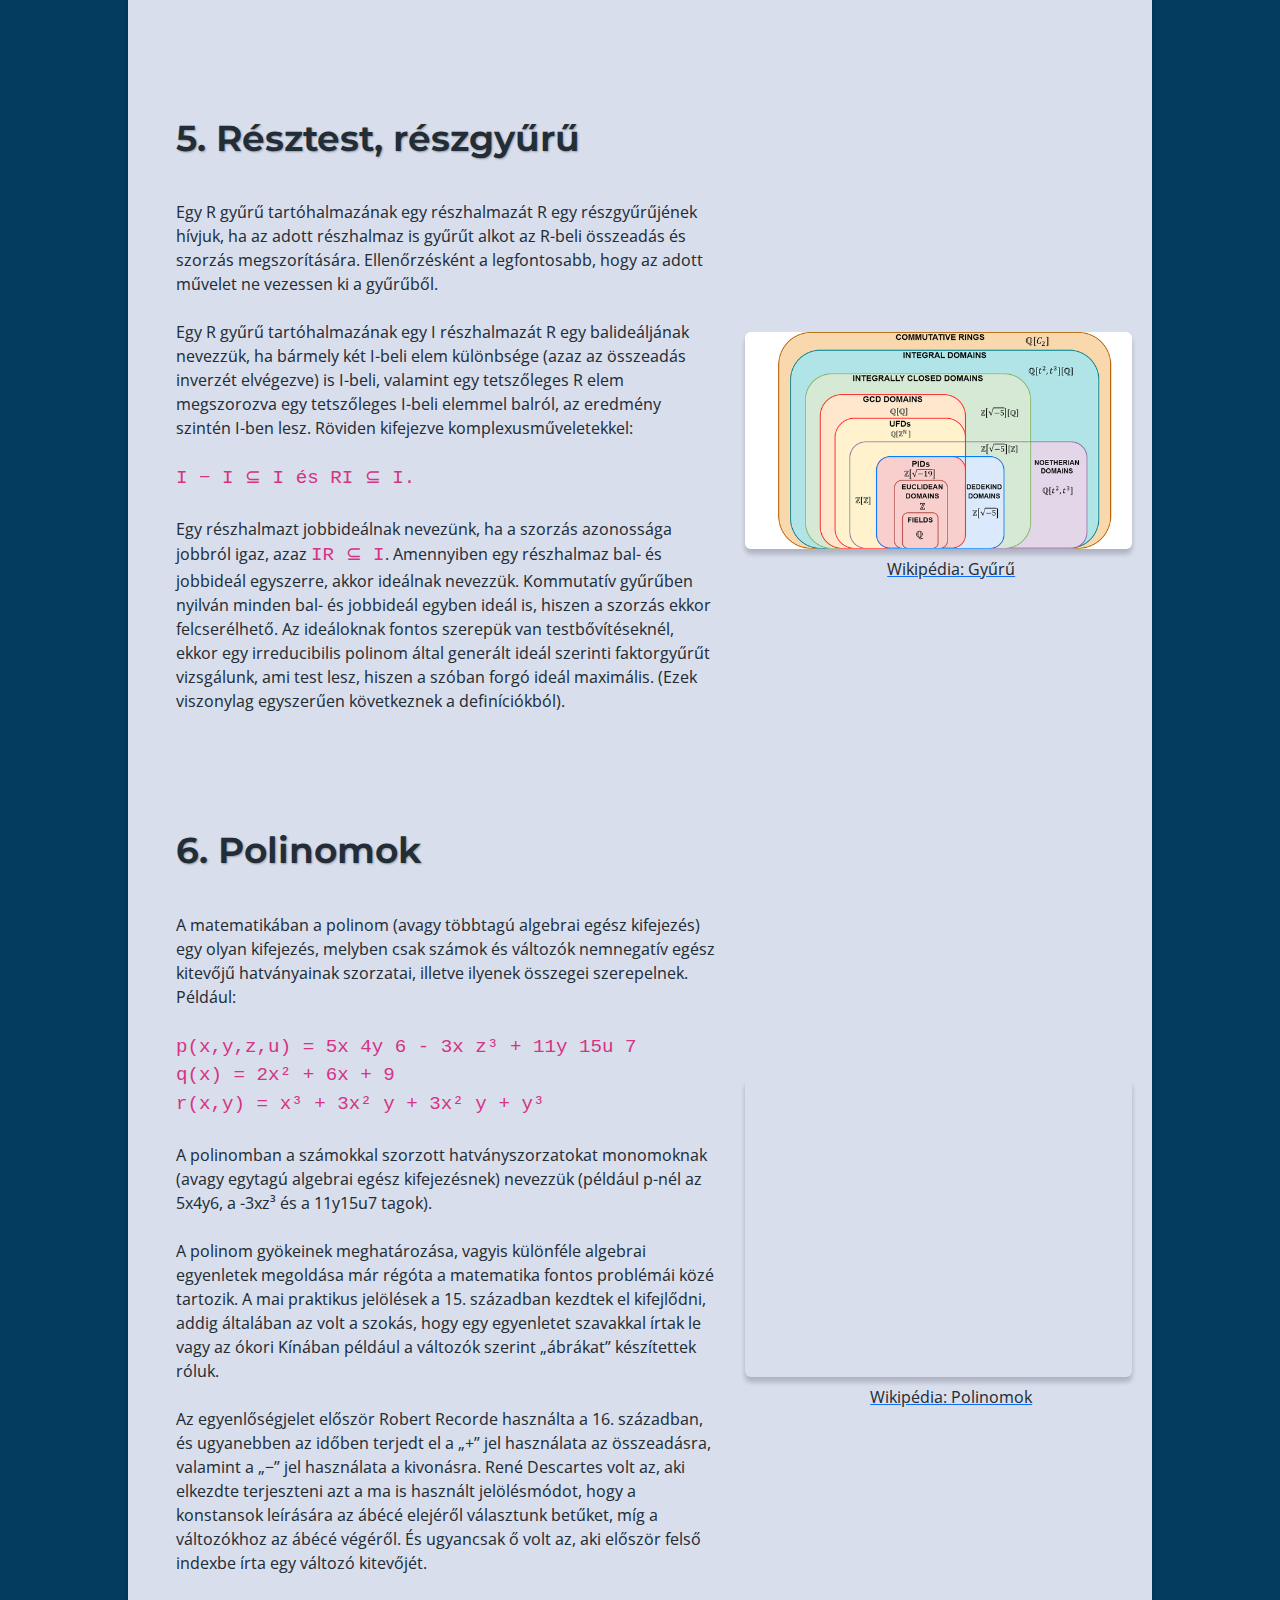
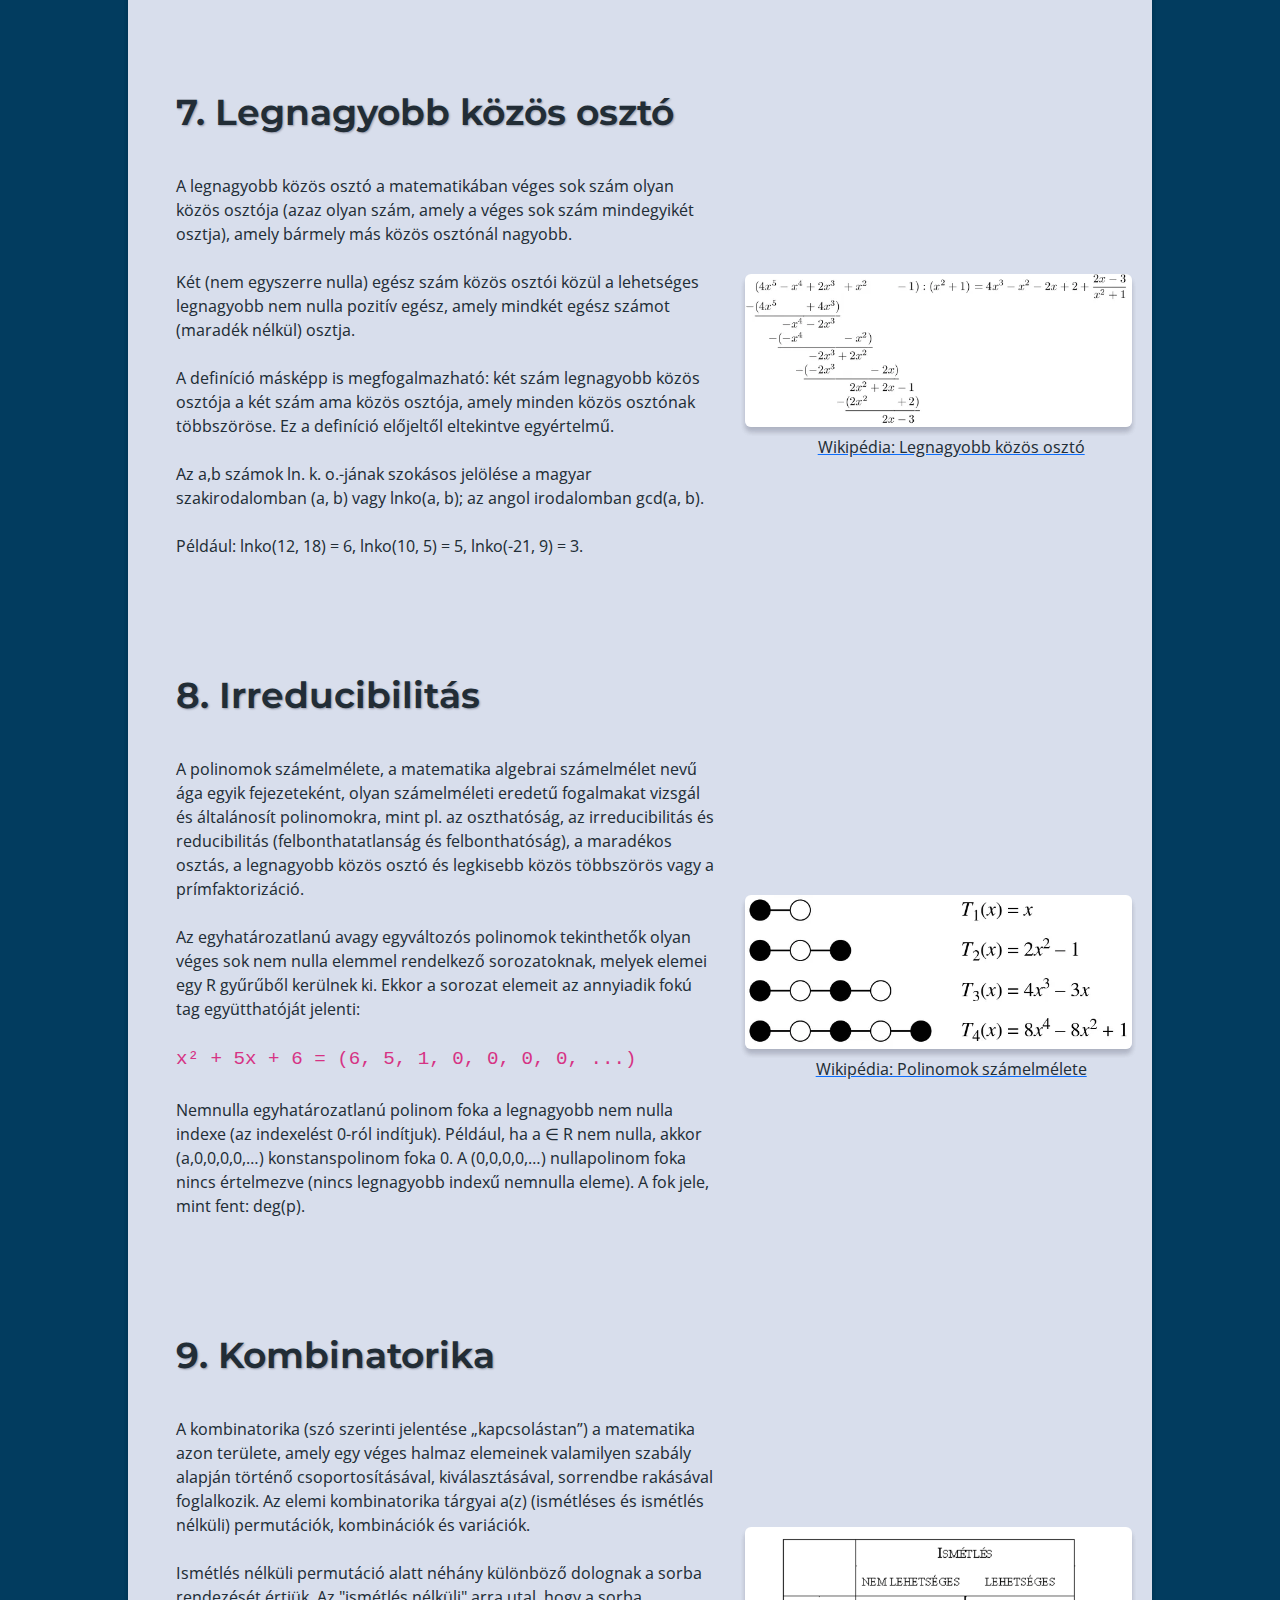
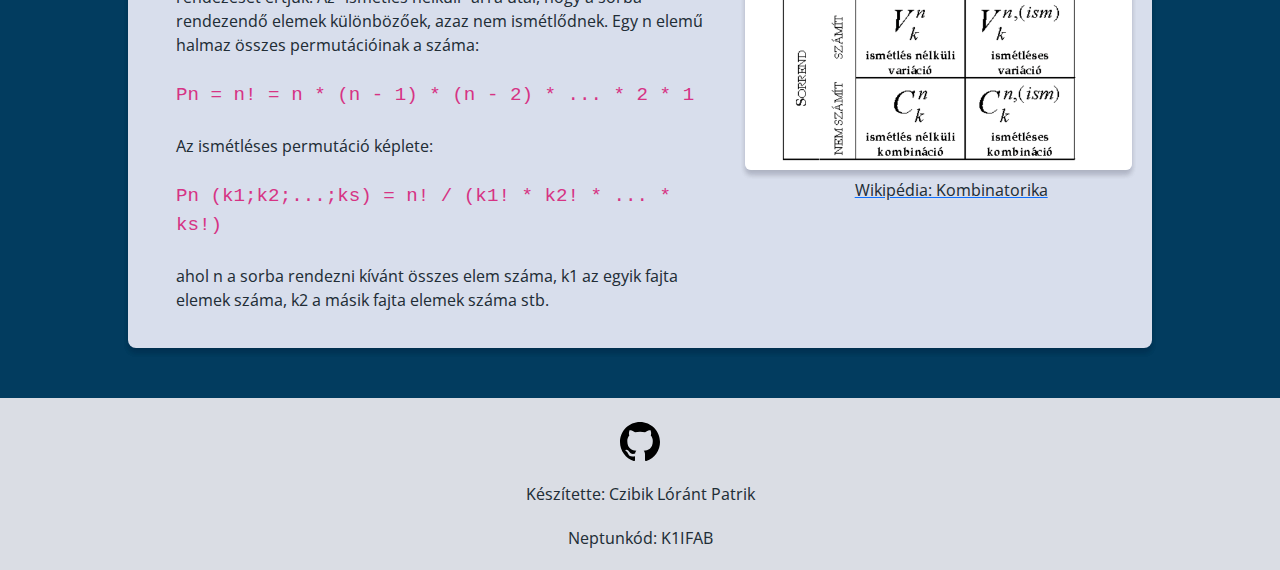
==== commit 97a1695c: "Semtask első feladat elkészítve" ====
--- a/SemTaskK1IFAB/diszkret-matematika.html
+++ b/SemTaskK1IFAB/diszkret-matematika.html
@@ -62,7 +62,133 @@
 
     <main class="d-flex justify-content-between flex-column">
         <section>
-            <h1 class="text-center">Diszkrét Matematika I.</h1>
+            <h1 class="text-center mb-0">Diszkrét Matematika I.</h1>
+            <h2>A tantárgy célkitűzése:</h2>
+            <p class="mx-4">
+                Az informatikai tárgyak elméleti megalapozása.
+                <br><br>
+                <b>Tudás:</b> Ismeri az informatikai szakterületének műveléséhez szükséges természettudományi elveket és
+                módszereket (matematika, fizika, egyéb természettudományok). Ismeri az informatika és a mérnöki szakma
+                szókincsét és kifejezési sajátosságait magyar és angol nyelven, legalább alapszinten.
+                <br><br>
+                <b>Képesség:</b> Felhasználja az informatikai szakterületének műveléséhez szükséges természettudományi elveket
+                és módszereket (matematika, fizika, egyéb természettudományok) az informatikai rendszerek kialakítását
+                célzó mérnöki munkájában. Folyamatosan képezi magát és lépést tart az informatikai szakma fejlődésével.
+                <br><br>
+                <b>Attitűd:</b>
+                Autonomia és felelősség: Felelősséget érez az önálló és csoportban végzett informatikai rendszerelemzői,
+                -fejlesztői és -üzemeltetési tevékenységéért.
+            </p>
+            <h2>A tantárgy tematikája:</h2>
+            <table>
+                <tr>
+                    <th>
+                        Hét
+                    </th>
+                    <th>
+                        Előadás, gyakorlat anyaga
+                    </th>
+                </tr>
+                <tr>
+                    <td>
+                        1.
+                    </td>
+                    <td>
+                        Halmazok
+                    </td>
+                </tr>
+                <tr>
+                    <td>
+                        2.
+                    </td>
+                    <td>
+                        Teljes Indukció
+                    </td>
+                </tr>
+                <tr>
+                    <td>
+                        3.
+                    </td>
+                    <td>
+                        Komplex számok
+                    </td>
+                </tr>
+                <tr>
+                    <td>
+                        4.
+                    </td>
+                    <td>
+                        Résztest, részgyűrű
+                    </td>
+                </tr>
+                <tr>
+                    <td>
+                        5.
+                    </td>
+                    <td>
+                        Egyváltozós polinomok
+                    </td>
+                </tr>
+                <tr>
+                    <td>
+                        6.
+                    </td>
+                    <td>
+                        Irreducibilis polinomok
+                    </td>
+                </tr>
+                <tr>
+                    <td>
+                        7.
+                    </td>
+                    <td>
+                        Polinomok prímfaktorizációja, többszörös faktorok
+                    </td>
+                </tr>
+                <tr>
+                    <td>
+                        8.
+                    </td>
+                    <td>
+                        Többváltozós polinomok
+                    </td>
+                </tr>
+                <tr>
+                    <td>
+                        9.
+                    </td>
+                    <td>
+                        Testbővítés algebrai elemekkel
+                    </td>
+                </tr>
+                <tr>
+                    <td>
+                        10.
+                    </td>
+                    <td>
+                        Felbontási test, normális bovítés, gyökbővítés
+                    </td>
+                </tr>
+                <tr>
+                    <td>
+                        11.
+                    </td>
+                    <td>
+                        Permutáció
+                    </td>
+                </tr>
+                <tr>
+                    <td>
+                        12.
+                    </td>
+                    <td>
+                        Kombinatorika
+                    </td>
+                </tr>
+            </table>
+        </section>
+        <section>
+            <h2>Segédlet</h2>
             <article class="d-flex flex-row justify-content-between">
                 <ol class="py-5">
                     <li>
@@ -95,15 +221,16 @@
                 </ol>
                 <a href="https://hu.wikipedia.org/wiki/Diszkr%C3%A9t_matematika" target="_blank" rel="noreferrer"
                     class="d-flex justify-content-end align-self-center flex-column">
-                    <img src="./media/diszkret-matematika/0-diszkret-matematika.webp"
-                        alt="Wikipédia: Diszkrét Matematika" title="Wikipédia: Diszkrét Matematika" decoding="async"
-                        class="align-self-center rounded" width="100%" height="100%">
+                    <img src="./media/diszkret-matematika/0-diszkret-matematika.webp" alt="Diszkrét Matematika"
+                        title="Diszkrét Matematika" decoding="async" class="align-self-center rounded" width="100%"
+                        height="100%">
                     <p>Wikipédia: Diszkrét Matematika</p>
                 </a>
             </article>
-
+        </section>
+        <section>
             <h2 id="halmazok">1. Halmazok</h2>
-            <article class="d-flex flex-row justify-content-between">
+            <article class="d-flex flex-row justify-content-around">
                 <p>
                     A halmaz a matematika egyik legalapvetőbb fogalma, melyet leginkább az „összesség”,
                     „sokaság”
@@ -129,15 +256,14 @@
                 </p>
                 <a href="https://hu.wikipedia.org/wiki/Halmaz_(matematika)" target="_blank" rel="noreferrer"
                     class="d-flex justify-content-end align-self-center flex-column">
-                    <img src="./media/diszkret-matematika/1-halmazok.webp" alt="Wikipédia: Halmaz"
-                        title="Wikipédia: Halmaz" decoding="async" class="align-self-center rounded" width="100%"
-                        height="100%">
+                    <img src="./media/diszkret-matematika/1-halmazok.webp" alt="Halmaz" title="Halmaz" decoding="async"
+                        class="align-self-center rounded" width="100%" height="100%">
                     <p>Wikipédia: Halmaz</p>
                 </a>
             </article>
 
             <h2 id="teljes-indukcio">2. Teljes Indukció</h2>
-            <article class="d-flex flex-row justify-content-between">
+            <article class="d-flex flex-row justify-content-around">
                 <p>
                     A teljes indukció (ritkábban: matematikai indukció) a matematika egyik legfontosabb és leggyakrabban
                     használt bizonyítási módszere a természetes számok körében. A teljes indukció elve a következő: Ha
@@ -154,15 +280,15 @@
                 </p>
                 <a href="https://hu.wikipedia.org/wiki/Teljes_indukci%C3%B3" target="_blank" rel="noreferrer"
                     class="d-flex justify-content-end align-self-center flex-column">
-                    <img src="./media/diszkret-matematika/2-teljes-indukcio.webp" alt="Wikipédia: Teljes Indukció"
-                        title="Wikipédia: Teljes Indukció" decoding="async" class="align-self-center rounded"
-                        width="100%" height="100%">
+                    <img src="./media/diszkret-matematika/2-teljes-indukcio.webp" alt="Teljes Indukció"
+                        title="Teljes Indukció" decoding="async" class="align-self-center rounded" width="100%"
+                        height="100%">
                     <p>Wikipédia: Teljes Indukció</p>
                 </a>
             </article>
 
             <h2 id="komplex-szamok">3. Komplex számok</h2>
-            <article class="d-flex flex-row justify-content-between">
+            <article class="d-flex flex-row justify-content-around">
                 <p>
                     A komplex számok halmaza a valós számhalmaz olyan bővítése, melyben elvégezhető a negatív számból
                     való négyzetgyökvonás (a valós számok halmazával ellentétben, ahol negatív számnak nincs
@@ -183,15 +309,15 @@
                 </p>
                 <a href="https://hu.wikipedia.org/wiki/Komplex_sz%C3%A1mok" target="_blank" rel="noreferrer"
                     class="d-flex justify-content-end align-self-center flex-column">
-                    <img src="./media/diszkret-matematika/3-komplex-szamok.webp" alt="Wikipédia: Komplex számok"
-                        title="Wikipédia: Komplex számok" decoding="async" class="align-self-center rounded"
-                        width="100%" height="100%">
+                    <img src="./media/diszkret-matematika/3-komplex-szamok.webp" alt="Komplex számok"
+                        title="Komplex számok" decoding="async" class="align-self-center rounded" width="100%"
+                        height="100%">
                     <p>Wikipédia: Komplex számok</p>
                 </a>
             </article>
 
             <h2 id="trigonometrikus-alak">4. Komplex számok trigonometrikus alakja</h2>
-            <article class="d-flex flex-row justify-content-between">
+            <article class="d-flex flex-row justify-content-around">
                 <p>
                     A geometria és a halmazelméleti modell összevetéséből kiderül, hogy a z = a + bi komplex szám
                     felírható:
@@ -234,15 +360,14 @@
                 <a href="https://hu.wikipedia.org/wiki/Komplex_sz%C3%A1mok#Trigonometrikus_alak" target="_blank"
                     rel="noreferrer" class="d-flex justify-content-end align-self-center flex-column">
                     <img src="./media/diszkret-matematika/4-trigonometrikus-alak.webp"
-                        alt="Wikipédia: Komplex számok trigonometrikus alakja"
-                        title="Wikipédia: Komplex számok trigonometrikus alakja" decoding="async"
-                        class="align-self-center rounded" width="100%" height="100%">
-                    <p>Wikipédia: Komplex számok trigonometrikus alakja</p>    
+                        alt="Komplex számok trigonometrikus alakja" title="Komplex számok trigonometrikus alakja"
+                        decoding="async" class="align-self-center rounded" width="100%" height="100%">
+                    <p>Wikipédia: Komplex számok - Trigonometrikus alak</p>
                 </a>
             </article>
 
             <h2 id="resztest-reszgyuru">5. Résztest, részgyűrű</h2>
-            <article class="d-flex flex-row justify-content-between">
+            <article class="d-flex flex-row justify-content-around">
                 <p>
                     Egy R gyűrű tartóhalmazának egy részhalmazát R egy részgyűrűjének hívjuk, ha az adott részhalmaz is
                     gyűrűt alkot az R-beli összeadás és szorzás megszorítására. Ellenőrzésként a legfontosabb, hogy az
@@ -267,15 +392,14 @@
                 </p>
                 <a href="https://hu.wikipedia.org/wiki/Gy%C5%B1r%C5%B1_(matematika)" target="_blank" rel="noreferrer"
                     class="d-flex justify-content-end align-self-center flex-column">
-                    <img src="./media/diszkret-matematika/5-resztest-reszgyuru.webp" alt="Wikipédia: Gyűrű"
-                        title="Wikipédia: Gyűrű" decoding="async" class="align-self-center rounded" width="100%"
-                        height="100%">
+                    <img src="./media/diszkret-matematika/5-resztest-reszgyuru.webp" alt="Gyűrű" title="Gyűrű"
+                        decoding="async" class="align-self-center rounded" width="100%" height="100%">
                     <p>Wikipédia: Gyűrű</p>
                 </a>
             </article>
 
             <h2 id="polinomok">6. Polinomok</h2>
-            <article class="d-flex flex-row justify-content-between">
+            <article class="d-flex flex-row justify-content-around">
                 <p>
                     A matematikában a polinom (avagy többtagú algebrai egész kifejezés) egy olyan kifejezés, melyben
                     csak számok és változók nemnegatív egész kitevőjű hatványainak szorzatai, illetve ilyenek összegei
@@ -305,15 +429,14 @@
                 </p>
                 <a href="https://hu.wikipedia.org/wiki/Polinom" target="_blank" rel="noreferrer"
                     class="d-flex justify-content-end align-self-center flex-column">
-                    <img src="./media/diszkret-matematika/6-polinomok.webp" alt="Wikipédia: Polinomok"
-                        title="Wikipédia: Polinomok" decoding="async" class="align-self-center rounded" width="100%"
-                        height="100%">
+                    <img src="./media/diszkret-matematika/6-polinomok.webp" alt="Polinomok" title="Polinomok"
+                        decoding="async" class="align-self-center rounded" width="100%" height="100%">
                     <p>Wikipédia: Polinomok</p>
                 </a>
             </article>
 
             <h2 id="lnko">7. Legnagyobb közös osztó</h2>
-            <article class="d-flex flex-row justify-content-between">
+            <article class="d-flex flex-row justify-content-around">
                 <p>
                     A legnagyobb közös osztó a matematikában véges sok szám olyan közös osztója (azaz olyan szám, amely
                     a véges sok szám mindegyikét osztja), amely bármely más közös osztónál nagyobb.
@@ -331,15 +454,15 @@
                 </p>
                 <a href="https://hu.wikipedia.org/wiki/Legnagyobb_k%C3%B6z%C3%B6s_oszt%C3%B3" target="_blank"
                     rel="noreferrer" class="d-flex justify-content-end align-self-center flex-column">
-                    <img src="./media/diszkret-matematika/7-lnko.webp" alt="Wikipédia: Legnagyobb közös osztó"
-                        title="Wikipédia: Legnagyobb közös osztó" decoding="async" class="align-self-center rounded"
-                        width="100%" height="100%">
-                    <p>Wikipédia: Legnagyobb közös osztó</p>                
+                    <img src="./media/diszkret-matematika/7-lnko.webp" alt="Legnagyobb közös osztó"
+                        title="Legnagyobb közös osztó" decoding="async" class="align-self-center rounded" width="100%"
+                        height="100%">
+                    <p>Wikipédia: Legnagyobb közös osztó</p>
                 </a>
             </article>
 
             <h2 id="irreducibilitas">8. Irreducibilitás</h2>
-            <article class="d-flex flex-row justify-content-between">
+            <article class="d-flex flex-row justify-content-around">
                 <p>
                     A polinomok számelmélete, a matematika algebrai számelmélet nevű ága egyik fejezeteként, olyan
                     számelméleti eredetű fogalmakat vizsgál és általánosít polinomokra, mint pl. az oszthatóság, az
@@ -360,15 +483,15 @@
                 </p>
                 <a href="https://hu.wikipedia.org/wiki/Polinomok_sz%C3%A1melm%C3%A9lete" target="_blank"
                     rel="noreferrer" class="d-flex justify-content-end align-self-center flex-column">
-                    <img src="./media/diszkret-matematika/8-irreducibilitas.webp"
-                        alt="Wikipédia: Polinomok számelmélete" title="Wikipédia: Polinomok számelmélete"
-                        decoding="async" class="align-self-center rounded" width="100%" height="100%">
-                    <p>Wikipédia: Polinomok számelmélete</p>       
+                    <img src="./media/diszkret-matematika/8-irreducibilitas.webp" alt="Polinomok számelmélete"
+                        title="Polinomok számelmélete" decoding="async" class="align-self-center rounded" width="100%"
+                        height="100%">
+                    <p>Wikipédia: Polinomok számelmélete</p>
                 </a>
             </article>
 
             <h2 id="kombinatorika">9. Kombinatorika</h2>
-            <article class="d-flex flex-row justify-content-between">
+            <article class="d-flex flex-row justify-content-around">
                 <p>
                     A kombinatorika (szó szerinti jelentése „kapcsolástan”) a matematika azon területe, amely egy véges
                     halmaz elemeinek valamilyen szabály alapján történő csoportosításával, kiválasztásával, sorrendbe
@@ -394,10 +517,10 @@
                 </p>
                 <a href="https://hu.wikipedia.org/wiki/Kombinatorika" target="_blank" rel="noreferrer"
                     class="d-flex justify-content-end align-self-center flex-column">
-                    <img src="./media/diszkret-matematika//9-kombinatorika.webp" alt="Wikipédia: Kombinatorika"
-                        title="Wikipédia: Kombinatorika" decoding="async" class="align-self-center rounded" width="100%"
+                    <img src="./media/diszkret-matematika//9-kombinatorika.webp" alt="Kombinatorika"
+                        title="Kombinatorika" decoding="async" class="align-self-center rounded" width="100%"
                         height="100%">
-                    <p>Wikipédia: Kombinatorika</p>  
+                    <p>Wikipédia: Kombinatorika</p>
                 </a>
             </article>
         </section>
--- a/SemTaskK1IFAB/styles/index.css
+++ b/SemTaskK1IFAB/styles/index.css
@@ -1,7 +1,8 @@
 :root {
     --primary-background-color: #023c5f;
     --secondary-background-color: #d8deec;
-    --navbar-footer-background-color: #dadde4;
+    --header-footer-background-color: #dadde4;
+    --table-background-color: #f2f2f2;
     --primary-text-color: #222d36;
     --secondary-text-color: #36454f;
     --light-text-color: #dcdcdc;
@@ -20,7 +21,7 @@
 
 .navbar,
 footer {
-    background-color: var(--navbar-footer-background-color);
+    background-color: var(--header-footer-background-color);
 }
 
 .navbar-toggler {
@@ -127,6 +128,27 @@
 section a {
     width: 50%;
     height: 100%;
+}
+
+table {
+    width: 95%;
+    margin-left: 28px;
+    margin-right: 28px;
+    margin-bottom: 3rem;
+}
+
+th {
+    background-color: var(--header-footer-background-color);
+    font-variation-settings: "wght" 700;
+    text-align: center;
+}
+
+tr {
+    background-color: var(--table-background-color);
+}
+
+table, td, th {
+    border: 1px solid black;
 }
 
 ol {
@@ -329,4 +351,18 @@
     main ul li {
         font-size: 16px;
     }
+    
+    article p {
+        margin-left: 0px;
+        margin-right: 0px;
+    }
+
+    tr th:nth-child(1), tr td:nth-child(1) {
+        display: none;
+    }
+
+    table {
+        margin-left: 0px;
+        margin-right: 0px;
+    }
 }